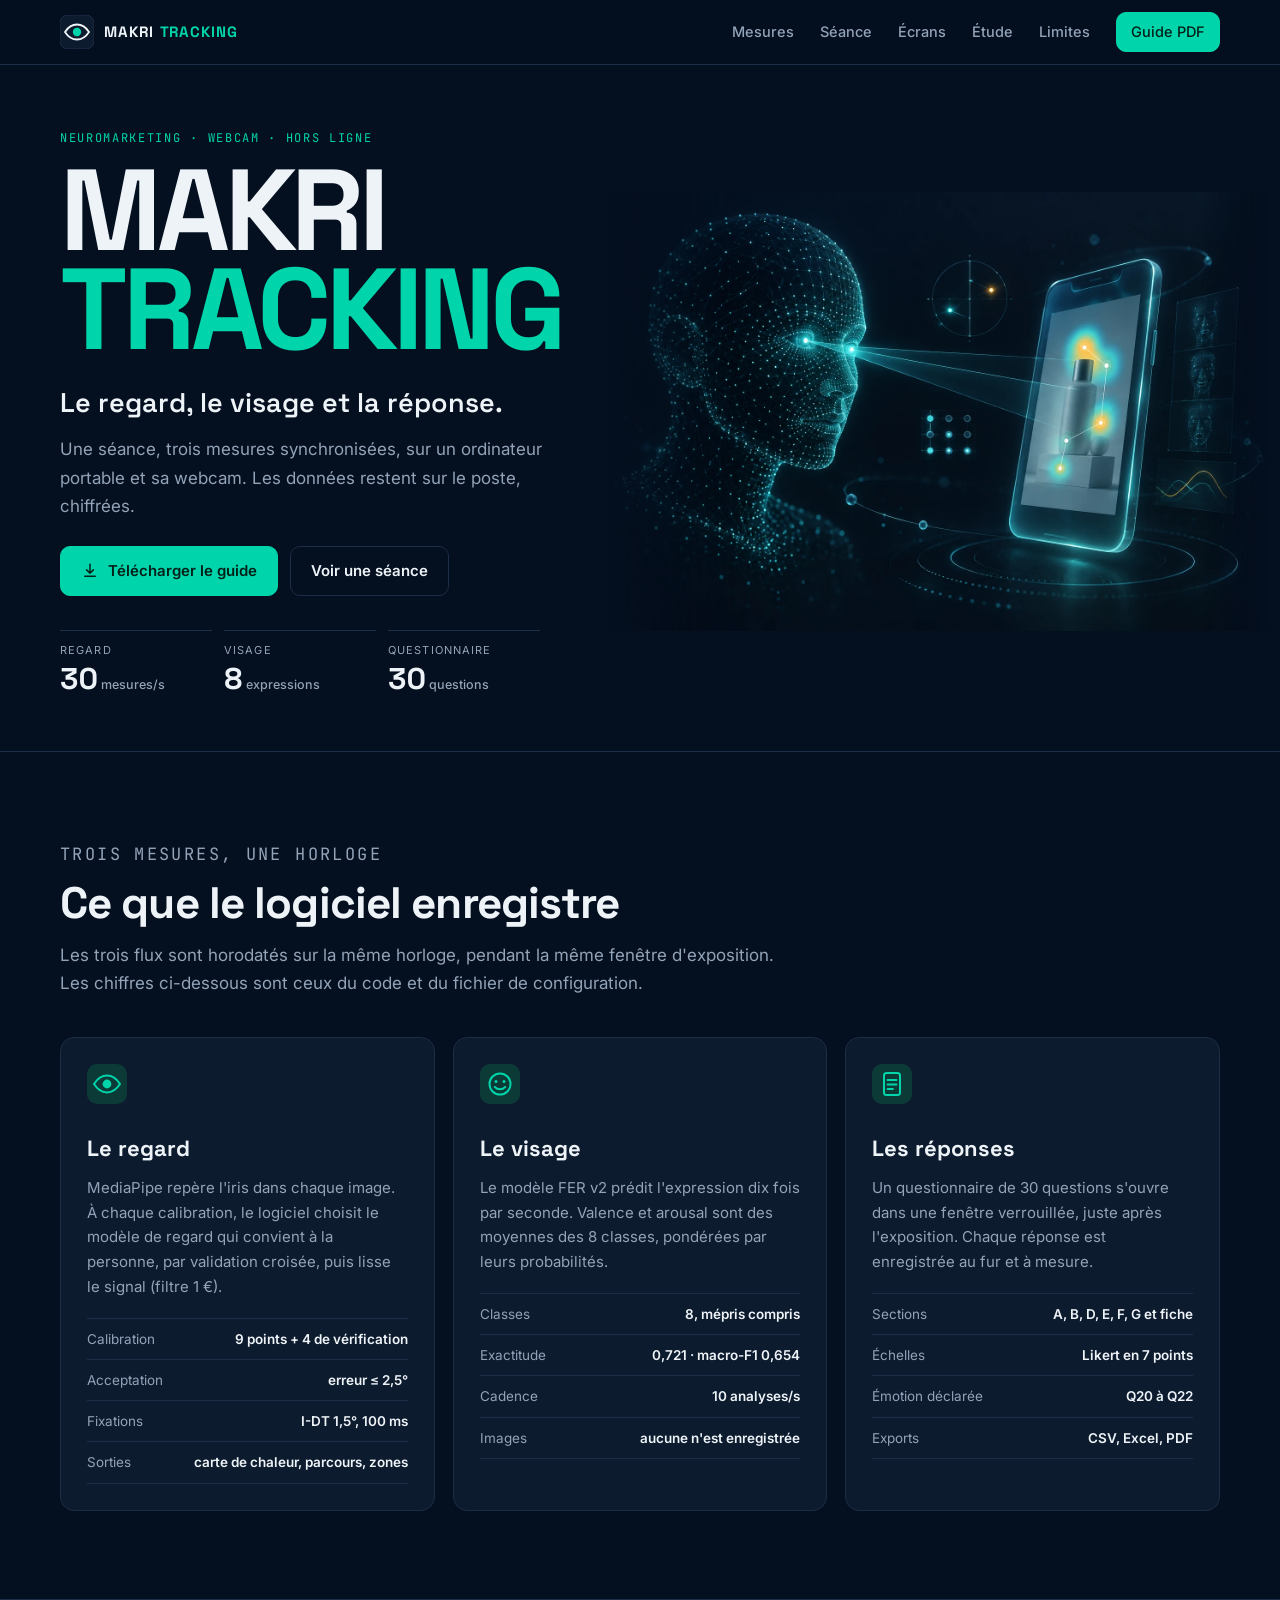
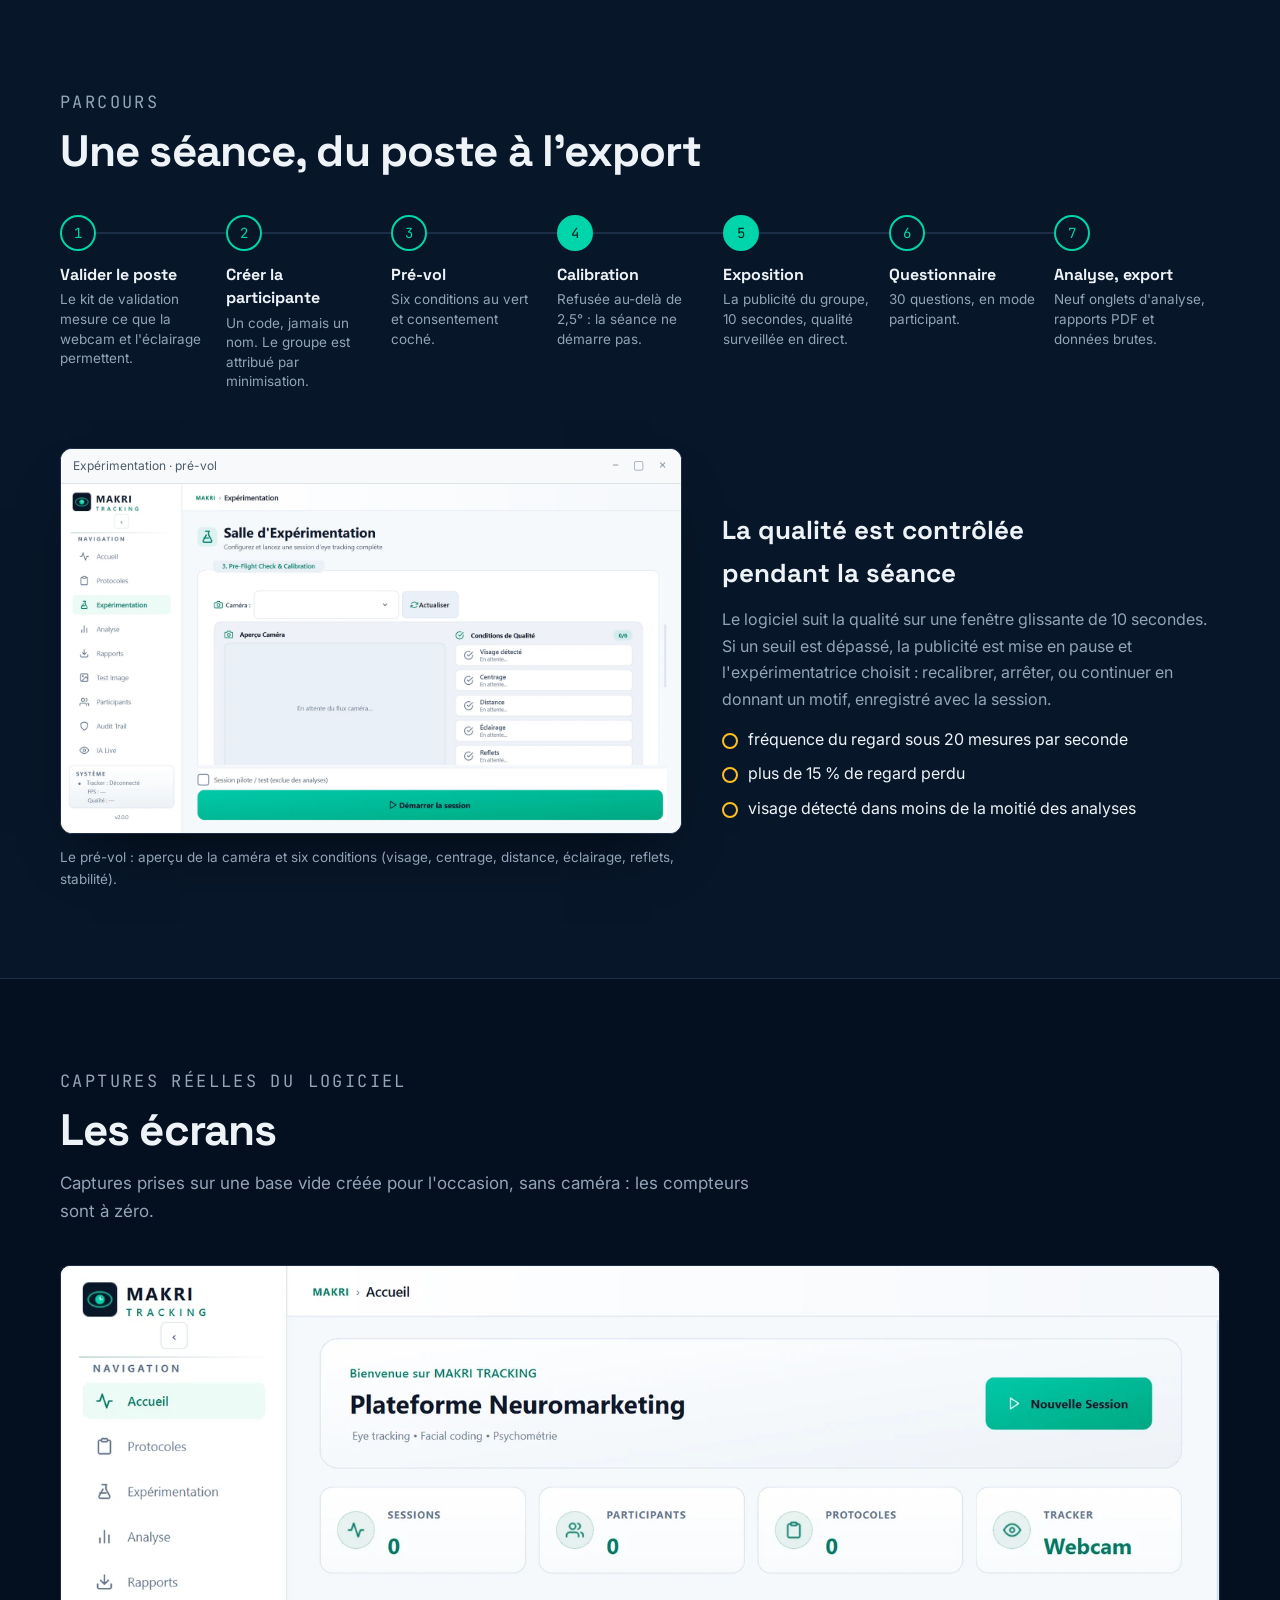
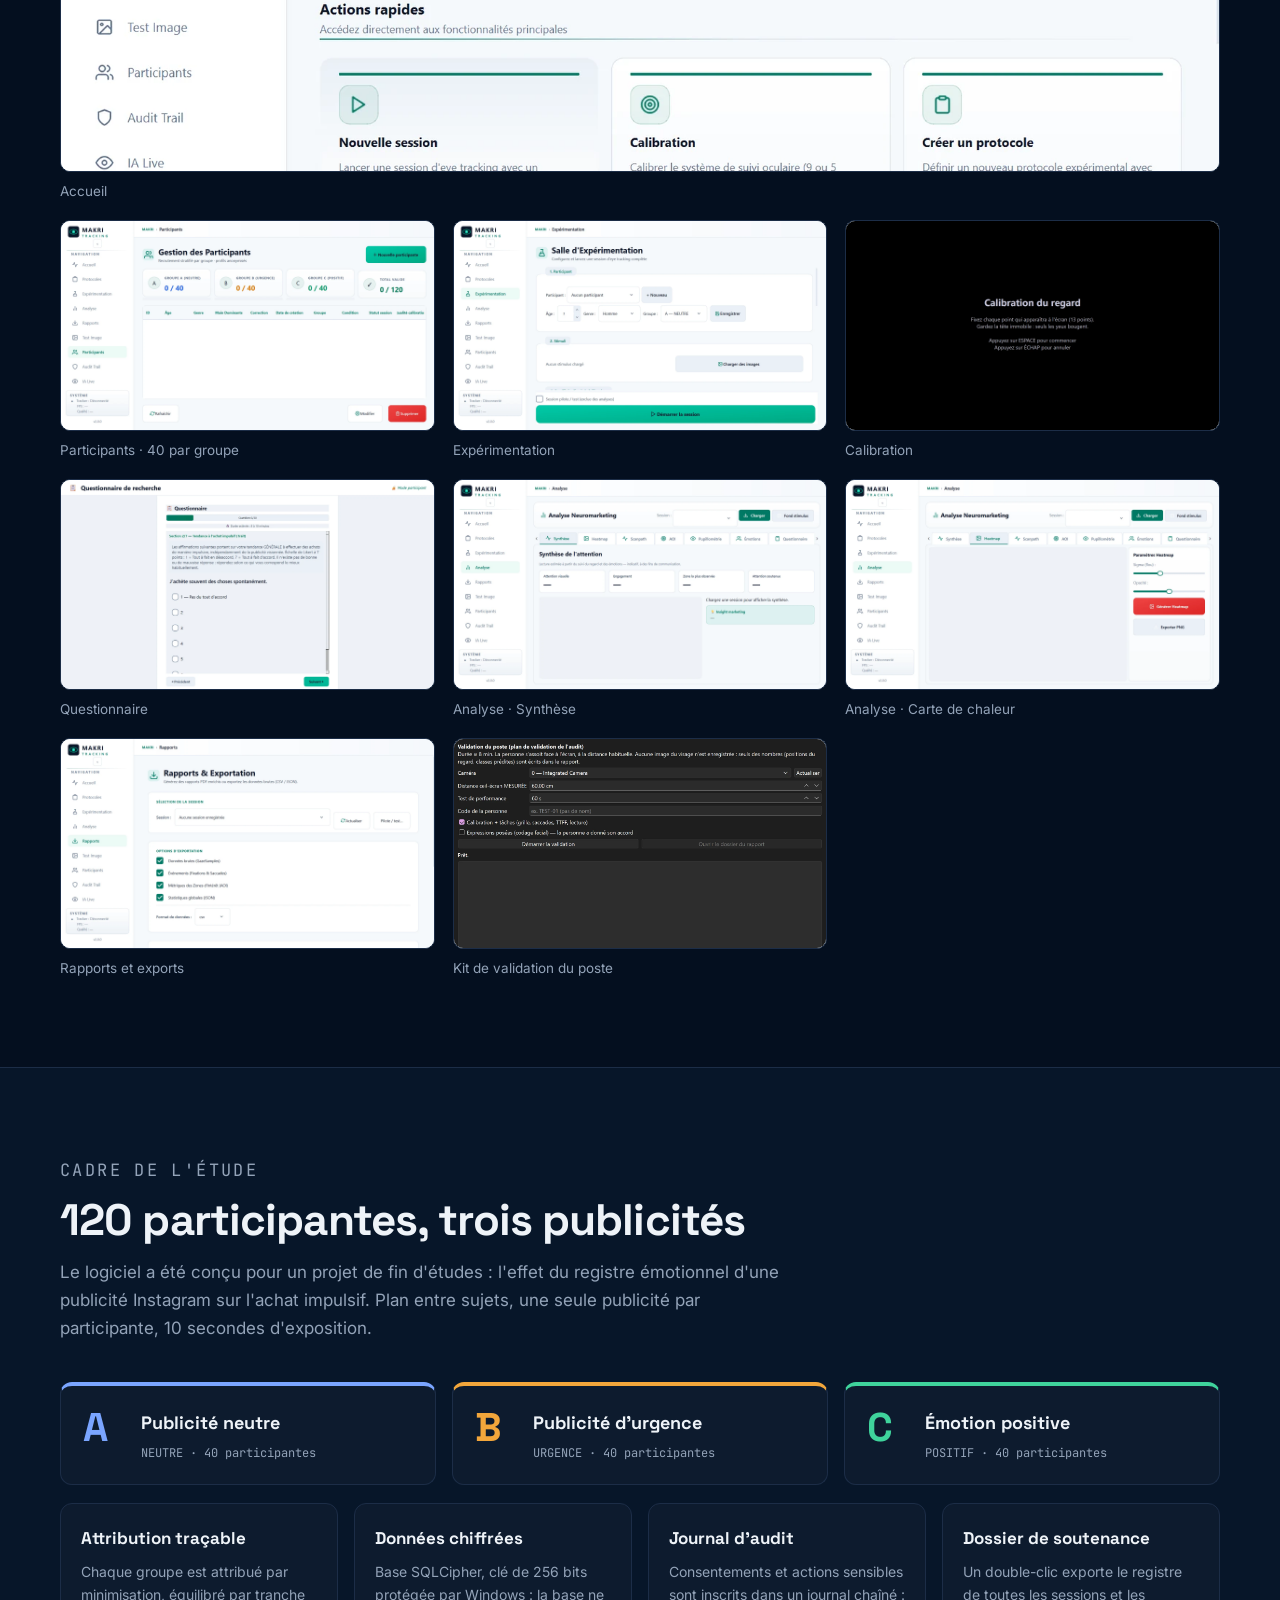
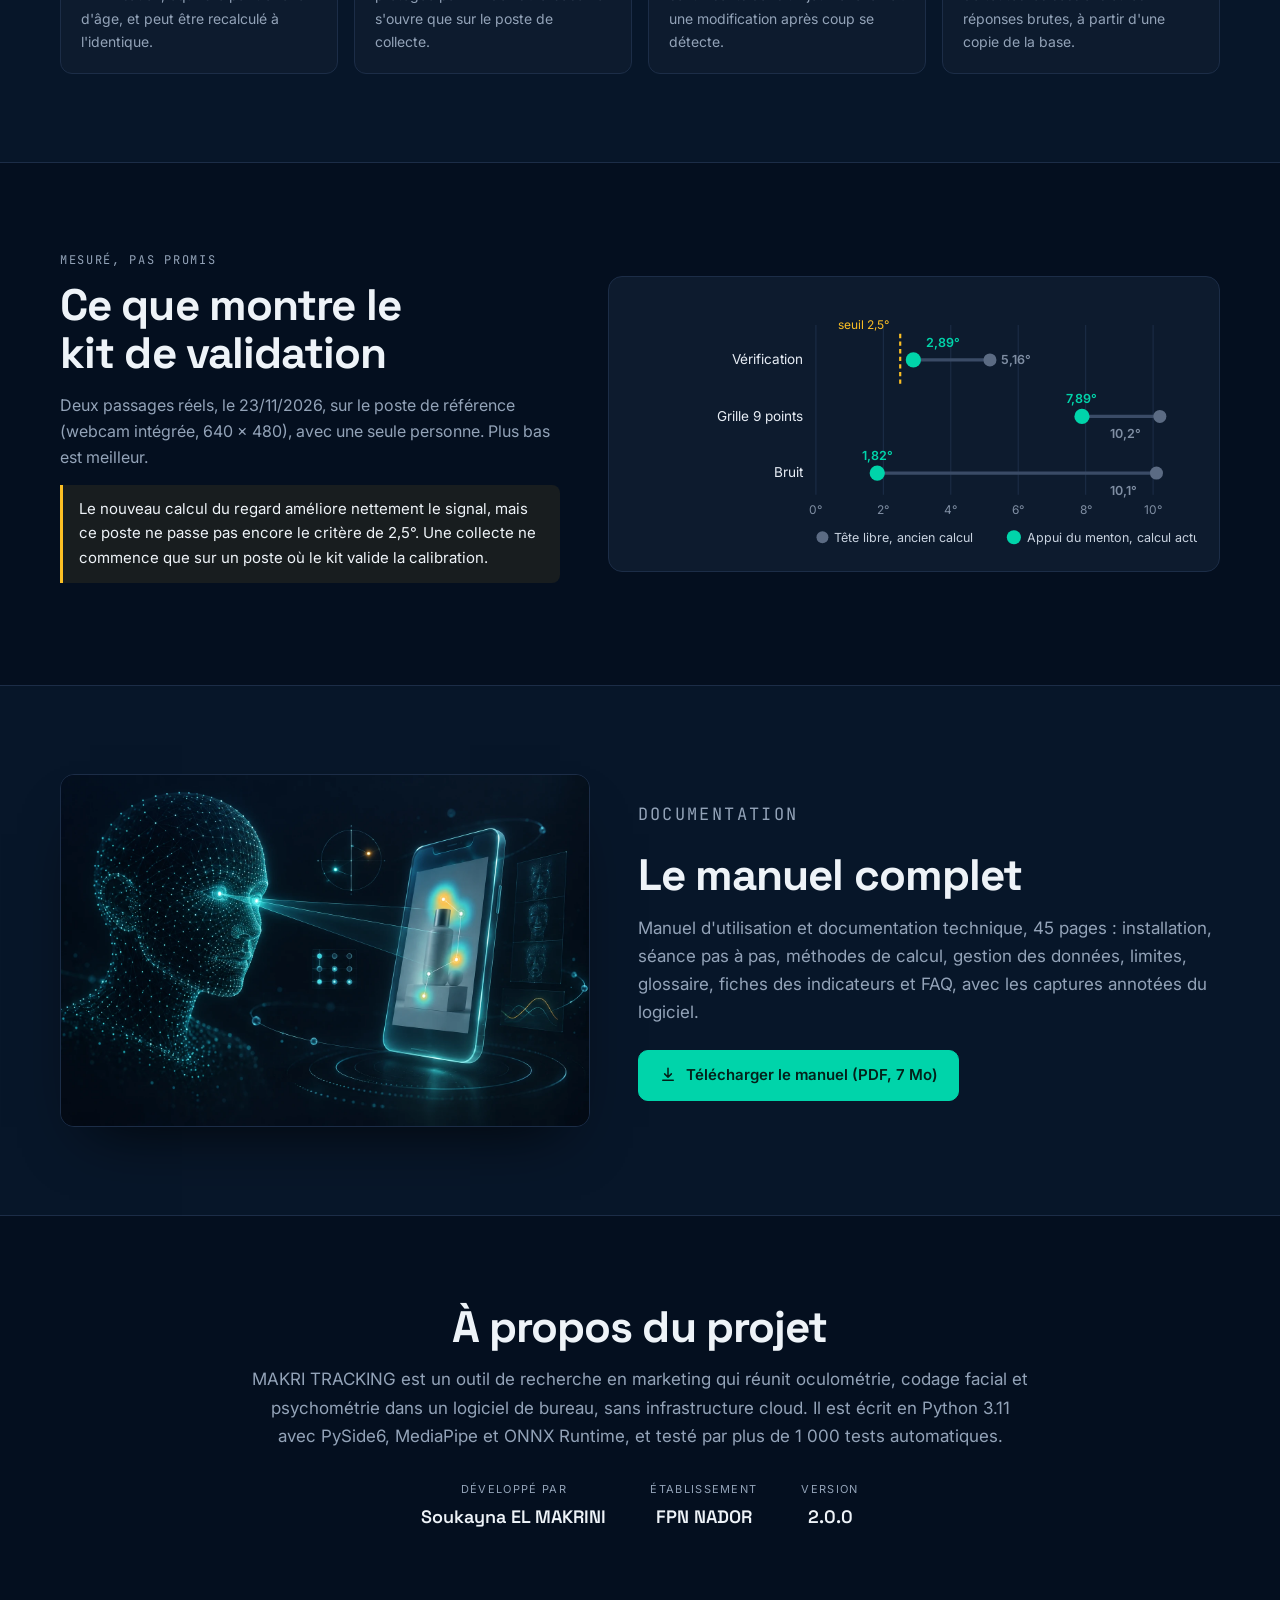
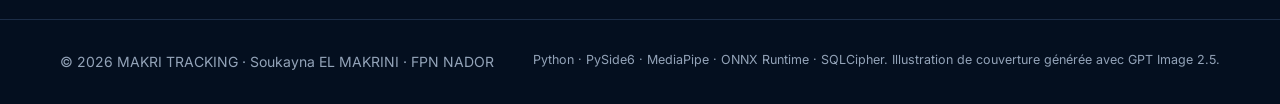
==== index.html @ da7194b0 "Version statique pour GitHub Pages - index.html à la racine, généré depuis templates/index.html par " ====
<!DOCTYPE html>
<html lang="fr">
<head>
    <meta charset="UTF-8">
    <meta name="viewport" content="width=device-width, initial-scale=1.0, viewport-fit=cover">
    <title>MAKRI TRACKING · Eye tracking, codage facial et questionnaire sur webcam</title>
    <meta name="description" content="MAKRI TRACKING enregistre le regard, l'expression du visage et les réponses à un questionnaire dans une seule séance synchronisée, sur un ordinateur portable et sa webcam, sans connexion à Internet.">
    <meta name="theme-color" content="#040F1F">
    <meta property="og:title" content="MAKRI TRACKING">
    <meta property="og:description" content="Le regard, le visage et la réponse : une étude de neuromarketing complète sur webcam.">
    <meta property="og:image" content="https://artgonmedia2-dev.github.io/MAKRI-TRAKING/static/img/cover.webp">
    <link rel="preconnect" href="https://fonts.googleapis.com">
    <link rel="preconnect" href="https://fonts.gstatic.com" crossorigin>
    <link href="https://fonts.googleapis.com/css2?family=Inter:wght@400;500;600&family=JetBrains+Mono:wght@400;500&family=Space+Grotesk:wght@500;600;700&display=swap" rel="stylesheet">
    <link rel="stylesheet" href="static/style.css">
</head>
<body>
<a class="skip" href="#contenu">Aller au contenu</a>

<header class="topbar" id="haut">
  <div class="wrap bar-in">
    <a class="brand" href="#haut" aria-label="MAKRI TRACKING, retour en haut">
      <svg viewBox="0 0 34 34" width="34" height="34" aria-hidden="true"><rect width="34" height="34" rx="8" fill="#0D1B2E" stroke="#1C2D47"/><path d="M5 17c3.2-5 7.2-7.5 12-7.5S25.8 12 29 17c-3.2 5-7.2 7.5-12 7.5S8.2 22 5 17z" fill="none" stroke="#F1F5F9" stroke-width="1.8"/><circle cx="17" cy="17" r="4.2" fill="#00D4AA"/></svg>
      <span>MAKRI<b>TRACKING</b></span>
    </a>
    <button class="menu-btn" type="button" aria-expanded="false" aria-controls="nav" aria-label="Ouvrir le menu">
      <span></span><span></span><span></span>
    </button>
    <nav id="nav" class="nav" aria-label="Navigation principale">
      <a href="#mesures">Mesures</a>
      <a href="#seance">Séance</a>
      <a href="#ecrans">Écrans</a>
      <a href="#etude">Étude</a>
      <a href="#limites">Limites</a>
      <a class="btn btn-sm" href="static/docs/MANUEL_MAKRI_TRACKING.pdf" target="_blank" rel="noopener">Guide PDF</a>
    </nav>
  </div>
</header>

<main id="contenu">
<!-- ═══════════ HERO ═══════════ -->
<section class="hero">
  <div class="wrap hero-in">
    <div class="hero-text">
      <p class="kicker">Neuromarketing · webcam · hors ligne</p>
      <h1>MAKRI<span>TRACKING</span></h1>
      <p class="tagline">Le regard, le visage et la réponse.</p>
      <p class="lede">Une séance, trois mesures synchronisées, sur un ordinateur portable et sa webcam. Les données restent sur le poste, chiffrées.</p>
      <div class="ctas">
        <a class="btn" href="static/docs/MANUEL_MAKRI_TRACKING.pdf" target="_blank" rel="noopener">
          <svg viewBox="0 0 24 24" width="18" height="18" aria-hidden="true"><path d="M12 3v12m0 0-4.5-4.5M12 15l4.5-4.5M5 19h14" fill="none" stroke="currentColor" stroke-width="2" stroke-linecap="round" stroke-linejoin="round"/></svg>
          Télécharger le guide
        </a>
        <a class="btn btn-ghost" href="#seance">Voir une séance</a>
      </div>
      <dl class="facts">
        <div><dt>Regard</dt><dd>30<small> mesures/s</small></dd></div>
        <div><dt>Visage</dt><dd>8<small> expressions</small></dd></div>
        <div><dt>Questionnaire</dt><dd>30<small> questions</small></dd></div>
      </dl>
    </div>
    <figure class="hero-art">
      <img src="static/img/cover.webp" width="1536" height="1024" alt="Un visage en nuage de points lumineux pose son regard sur une publicité affichée sur un téléphone, avec carte de chaleur et parcours du regard" fetchpriority="high">
    </figure>
  </div>
</section>

<!-- ═══════════ MESURES ═══════════ -->
<section class="section" id="mesures">
  <div class="wrap">
    <header class="sec-head">
      <p class="kicker">Trois mesures, une horloge</p>
      <h2>Ce que le logiciel enregistre</h2>
      <p>Les trois flux sont horodatés sur la même horloge, pendant la même fenêtre d'exposition. Les chiffres ci-dessous sont ceux du code et du fichier de configuration.</p>
    </header>
    <div class="cards3">
      <article class="mcard">
        <svg class="micon" viewBox="0 0 40 40" aria-hidden="true"><rect width="40" height="40" rx="10" fill="#0B3A37"/><path d="M7 20c3.6-5.6 8-8.4 13-8.4s9.4 2.8 13 8.4c-3.6 5.6-8 8.4-13 8.4S10.6 25.6 7 20z" fill="none" stroke="#00D4AA" stroke-width="2"/><circle cx="20" cy="20" r="4.4" fill="#00D4AA"/></svg>
        <h3>Le regard</h3>
        <p>MediaPipe repère l'iris dans chaque image. À chaque calibration, le logiciel choisit le modèle de regard qui convient à la personne, par validation croisée, puis lisse le signal (filtre 1 €).</p>
        <ul class="specs">
          <li><span>Calibration</span><b>9 points + 4 de vérification</b></li>
          <li><span>Acceptation</span><b>erreur ≤ 2,5°</b></li>
          <li><span>Fixations</span><b>I-DT 1,5°, 100 ms</b></li>
          <li><span>Sorties</span><b>carte de chaleur, parcours, zones</b></li>
        </ul>
      </article>
      <article class="mcard">
        <svg class="micon" viewBox="0 0 40 40" aria-hidden="true"><rect width="40" height="40" rx="10" fill="#0B3A37"/><circle cx="20" cy="20" r="10.5" fill="none" stroke="#00D4AA" stroke-width="2"/><circle cx="16" cy="17.5" r="1.5" fill="#00D4AA"/><circle cx="24" cy="17.5" r="1.5" fill="#00D4AA"/><path d="M14.8 23c3 3 7.4 3 10.4 0" fill="none" stroke="#00D4AA" stroke-width="2" stroke-linecap="round"/></svg>
        <h3>Le visage</h3>
        <p>Le modèle FER v2 prédit l'expression dix fois par seconde. Valence et arousal sont des moyennes des 8 classes, pondérées par leurs probabilités.</p>
        <ul class="specs">
          <li><span>Classes</span><b>8, mépris compris</b></li>
          <li><span>Exactitude</span><b>0,721 · macro-F1 0,654</b></li>
          <li><span>Cadence</span><b>10 analyses/s</b></li>
          <li><span>Images</span><b>aucune n'est enregistrée</b></li>
        </ul>
      </article>
      <article class="mcard">
        <svg class="micon" viewBox="0 0 40 40" aria-hidden="true"><rect width="40" height="40" rx="10" fill="#0B3A37"/><rect x="12" y="9" width="16" height="22" rx="2.5" fill="none" stroke="#00D4AA" stroke-width="2"/><path d="M15.5 16h9M15.5 20.5h9M15.5 25h5.5" stroke="#00D4AA" stroke-width="1.8" stroke-linecap="round"/></svg>
        <h3>Les réponses</h3>
        <p>Un questionnaire de 30 questions s'ouvre dans une fenêtre verrouillée, juste après l'exposition. Chaque réponse est enregistrée au fur et à mesure.</p>
        <ul class="specs">
          <li><span>Sections</span><b>A, B, D, E, F, G et fiche</b></li>
          <li><span>Échelles</span><b>Likert en 7 points</b></li>
          <li><span>Émotion déclarée</span><b>Q20 à Q22</b></li>
          <li><span>Exports</span><b>CSV, Excel, PDF</b></li>
        </ul>
      </article>
    </div>
  </div>
</section>

<!-- ═══════════ SÉANCE ═══════════ -->
<section class="section alt" id="seance">
  <div class="wrap">
    <header class="sec-head">
      <p class="kicker">Parcours</p>
      <h2>Une séance, du poste à l'export</h2>
    </header>
    <ol class="track">
      <li><span class="dot">1</span><b>Valider le poste</b><span>Le kit de validation mesure ce que la webcam et l'éclairage permettent.</span></li>
      <li><span class="dot">2</span><b>Créer la participante</b><span>Un code, jamais un nom. Le groupe est attribué par minimisation.</span></li>
      <li><span class="dot">3</span><b>Pré-vol</b><span>Six conditions au vert et consentement coché.</span></li>
      <li class="key"><span class="dot">4</span><b>Calibration</b><span>Refusée au-delà de 2,5° : la séance ne démarre pas.</span></li>
      <li class="key"><span class="dot">5</span><b>Exposition</b><span>La publicité du groupe, 10 secondes, qualité surveillée en direct.</span></li>
      <li><span class="dot">6</span><b>Questionnaire</b><span>30 questions, en mode participant.</span></li>
      <li><span class="dot">7</span><b>Analyse, export</b><span>Neuf onglets d'analyse, rapports PDF et données brutes.</span></li>
    </ol>
    <div class="split">
      <figure class="shot">
        <div class="frame"><div class="fbar"><span>Expérimentation · pré-vol</span><span aria-hidden="true">– ▢ ✕</span></div>
          <img src="static/img/w_exp_preflight.webp" width="1600" height="900" loading="lazy" alt="Écran de pré-vol : aperçu de la caméra et six conditions de qualité"></div>
        <figcaption>Le pré-vol : aperçu de la caméra et six conditions (visage, centrage, distance, éclairage, reflets, stabilité).</figcaption>
      </figure>
      <div class="split-text">
        <h3>La qualité est contrôlée pendant la séance</h3>
        <p>Le logiciel suit la qualité sur une fenêtre glissante de 10 secondes. Si un seuil est dépassé, la publicité est mise en pause et l'expérimentatrice choisit : recalibrer, arrêter, ou continuer en donnant un motif, enregistré avec la session.</p>
        <ul class="ticks">
          <li>fréquence du regard sous 20 mesures par seconde</li>
          <li>plus de 15 % de regard perdu</li>
          <li>visage détecté dans moins de la moitié des analyses</li>
        </ul>
      </div>
    </div>
  </div>
</section>

<!-- ═══════════ ÉCRANS ═══════════ -->
<section class="section" id="ecrans">
  <div class="wrap">
    <header class="sec-head">
      <p class="kicker">Captures réelles du logiciel</p>
      <h2>Les écrans</h2>
      <p>Captures prises sur une base vide créée pour l'occasion, sans caméra : les compteurs sont à zéro.</p>
    </header>
    <div class="gallery">
      <figure class="g-wide"><img src="static/img/w_accueil.webp" width="1600" height="900" loading="lazy" alt="Page d'accueil"><figcaption>Accueil</figcaption></figure>
      <figure><img src="static/img/w_participants.webp" width="1600" height="900" loading="lazy" alt="Page Participants, recrutement par groupe sur 40"><figcaption>Participants · 40 par groupe</figcaption></figure>
      <figure><img src="static/img/w_experimentation.webp" width="1600" height="900" loading="lazy" alt="Page Expérimentation"><figcaption>Expérimentation</figcaption></figure>
      <figure><img src="static/img/c_calibration.webp" width="1600" height="900" loading="lazy" alt="Écran d'accueil de la calibration en plein écran"><figcaption>Calibration</figcaption></figure>
      <figure><img src="static/img/k_q06_likert.webp" width="1600" height="1000" loading="lazy" alt="Question 6 du questionnaire en mode participant"><figcaption>Questionnaire</figcaption></figure>
      <figure><img src="static/img/w_analyse.webp" width="1600" height="900" loading="lazy" alt="Page Analyse, onglet Synthèse"><figcaption>Analyse · Synthèse</figcaption></figure>
      <figure><img src="static/img/w_analyse_heatmap.webp" width="1600" height="900" loading="lazy" alt="Onglet carte de chaleur"><figcaption>Analyse · Carte de chaleur</figcaption></figure>
      <figure><img src="static/img/w_rapports.webp" width="1600" height="900" loading="lazy" alt="Page Rapports et exports"><figcaption>Rapports et exports</figcaption></figure>
      <figure><img src="static/img/v_kit.webp" width="1400" height="891" loading="lazy" alt="Kit de validation du poste"><figcaption>Kit de validation du poste</figcaption></figure>
    </div>
  </div>
</section>

<!-- ═══════════ ÉTUDE ═══════════ -->
<section class="section alt" id="etude">
  <div class="wrap">
    <header class="sec-head">
      <p class="kicker">Cadre de l'étude</p>
      <h2>120 participantes, trois publicités</h2>
      <p>Le logiciel a été conçu pour un projet de fin d'études : l'effet du registre émotionnel d'une publicité Instagram sur l'achat impulsif. Plan entre sujets, une seule publicité par participante, 10 secondes d'exposition.</p>
    </header>
    <div class="groups">
      <div class="grp a"><span class="gl">A</span><b>Publicité neutre</b><span>NEUTRE · 40 participantes</span></div>
      <div class="grp b"><span class="gl">B</span><b>Publicité d'urgence</b><span>URGENCE · 40 participantes</span></div>
      <div class="grp c"><span class="gl">C</span><b>Émotion positive</b><span>POSITIF · 40 participantes</span></div>
    </div>
    <div class="cards4">
      <div class="fcard"><h3>Attribution traçable</h3><p>Chaque groupe est attribué par minimisation, équilibré par tranche d'âge, et peut être recalculé à l'identique.</p></div>
      <div class="fcard"><h3>Données chiffrées</h3><p>Base SQLCipher, clé de 256 bits protégée par Windows : la base ne s'ouvre que sur le poste de collecte.</p></div>
      <div class="fcard"><h3>Journal d'audit</h3><p>Consentements et actions sensibles sont inscrits dans un journal chaîné : une modification après coup se détecte.</p></div>
      <div class="fcard"><h3>Dossier de soutenance</h3><p>Un double-clic exporte le registre de toutes les sessions et les réponses brutes, à partir d'une copie de la base.</p></div>
    </div>
  </div>
</section>

<!-- ═══════════ LIMITES ═══════════ -->
<section class="section" id="limites">
  <div class="wrap limits">
    <div>
      <p class="kicker">Mesuré, pas promis</p>
      <h2>Ce que montre le kit de validation</h2>
      <p>Deux passages réels, le 23/11/2026, sur le poste de référence (webcam intégrée, 640 × 480), avec une seule personne. Plus bas est meilleur.</p>
      <p class="note">Le nouveau calcul du regard améliore nettement le signal, mais ce poste ne passe pas encore le critère de 2,5°. Une collecte ne commence que sur un poste où le kit valide la calibration.</p>
    </div>
    <figure class="chart">
      <svg viewBox="0 0 520 230" role="img" aria-label="Erreur de vérification de 5,16 à 2,89 degrés, seuil 2,5 ; erreur sur la grille de 10,2 à 7,89 ; bruit de 10,1 à 1,82">
        <g stroke="#1C2D47" stroke-width="1">
          <line x1="170" y1="24" x2="170" y2="180"/><line x1="232" y1="24" x2="232" y2="180"/><line x1="294" y1="24" x2="294" y2="180"/><line x1="356" y1="24" x2="356" y2="180"/><line x1="418" y1="24" x2="418" y2="180"/><line x1="480" y1="24" x2="480" y2="180"/>
        </g>
        <g font-size="11" fill="#7F8EA3" text-anchor="middle" font-family="Inter, sans-serif">
          <text x="170" y="198">0°</text><text x="232" y="198">2°</text><text x="294" y="198">4°</text><text x="356" y="198">6°</text><text x="418" y="198">8°</text><text x="480" y="198">10°</text>
        </g>
        <line x1="247.5" y1="32" x2="247.5" y2="78" stroke="#FBBF24" stroke-width="2" stroke-dasharray="4 3"/>
        <text x="190" y="28" font-size="11" fill="#FBBF24" font-family="Inter, sans-serif">seuil 2,5°</text>
        <g font-size="12.5" fill="#E7EDF5" text-anchor="end" font-family="Inter, sans-serif">
          <text x="158" y="60">Vérification</text><text x="158" y="112">Grille 9 points</text><text x="158" y="164">Bruit</text>
        </g>
        <g stroke="#3A4B66" stroke-width="3"><line x1="259.6" y1="56" x2="330" y2="56"/><line x1="414.6" y1="108" x2="486.2" y2="108"/><line x1="226.4" y1="160" x2="483.1" y2="160"/></g>
        <g fill="#5B6B83"><circle cx="330" cy="56" r="6"/><circle cx="486.2" cy="108" r="6"/><circle cx="483.1" cy="160" r="6"/></g>
        <g fill="#00D4AA"><circle cx="259.6" cy="56" r="7"/><circle cx="414.6" cy="108" r="7"/><circle cx="226.4" cy="160" r="7"/></g>
        <g font-size="11.5" font-weight="600" font-family="Inter, sans-serif">
          <text x="340" y="60" fill="#7F8EA3">5,16°</text><text x="271" y="44" fill="#00D4AA">2,89°</text>
          <text x="414.6" y="96" fill="#00D4AA" text-anchor="middle">7,89°</text><text x="440" y="128" fill="#7F8EA3">10,2°</text>
          <text x="226.4" y="148" fill="#00D4AA" text-anchor="middle">1,82°</text><text x="440" y="180" fill="#7F8EA3">10,1°</text>
        </g>
        <g font-size="11.5" font-family="Inter, sans-serif" fill="#C9D3E0">
          <circle cx="176" cy="219" r="5.5" fill="#5B6B83"/><text x="187" y="223">Tête libre, ancien calcul</text>
          <circle cx="352" cy="219" r="6.5" fill="#00D4AA"/><text x="364" y="223">Appui du menton, calcul actuel</text>
        </g>
      </svg>
    </figure>
  </div>
</section>

<!-- ═══════════ DOCUMENTATION ═══════════ -->
<section class="section alt" id="documentation">
  <div class="wrap doc">
    <img class="doc-cover" src="static/img/cover.webp" width="1536" height="1024" loading="lazy" alt="">
    <div>
      <p class="kicker">Documentation</p>
      <h2>Le manuel complet</h2>
      <p>Manuel d'utilisation et documentation technique, 45 pages : installation, séance pas à pas, méthodes de calcul, gestion des données, limites, glossaire, fiches des indicateurs et FAQ, avec les captures annotées du logiciel.</p>
      <a class="btn" href="static/docs/MANUEL_MAKRI_TRACKING.pdf" target="_blank" rel="noopener">
        <svg viewBox="0 0 24 24" width="18" height="18" aria-hidden="true"><path d="M12 3v12m0 0-4.5-4.5M12 15l4.5-4.5M5 19h14" fill="none" stroke="currentColor" stroke-width="2" stroke-linecap="round" stroke-linejoin="round"/></svg>
        Télécharger le manuel (PDF, 7 Mo)
      </a>
    </div>
  </div>
</section>

<!-- ═══════════ À PROPOS ═══════════ -->
<section class="section" id="about">
  <div class="wrap about">
    <h2>À propos du projet</h2>
    <p>MAKRI TRACKING est un outil de recherche en marketing qui réunit oculométrie, codage facial et psychométrie dans un logiciel de bureau, sans infrastructure cloud. Il est écrit en Python 3.11 avec PySide6, MediaPipe et ONNX Runtime, et testé par plus de 1 000 tests automatiques.</p>
    <dl class="credits">
      <div><dt>Développé par</dt><dd>Soukayna EL MAKRINI</dd></div>
      <div><dt>Établissement</dt><dd>FPN NADOR</dd></div>
      <div><dt>Version</dt><dd>2.0.0</dd></div>
    </dl>
  </div>
</section>
</main>

<footer class="foot">
  <div class="wrap foot-in">
    <p>&copy; <span id="annee">2026</span> MAKRI TRACKING · Soukayna EL MAKRINI · FPN NADOR</p>
    <p class="small">Python · PySide6 · MediaPipe · ONNX Runtime · SQLCipher. Illustration de couverture générée avec GPT Image 2.5.</p>
  </div>
</footer>

<script src="static/script.js"></script>
</body>
</html>
---- static/style.css ----
/* MAKRI TRACKING — page de présentation.
   Univers sombre du logiciel (bleu nuit, turquoise), mêmes polices que le manuel.
   Mise en page : colonne de 1200 px, sections alternées, captures réelles en cadres de fenêtre. */
:root {
  --bg: #040F1F;
  --bg-alt: #071629;
  --surface: #0D1B2E;
  --line: #1C2D47;
  --ink: #EEF3F8;
  --muted: #93A3B8;
  --accent: #00D4AA;
  --accent-ink: #032019;
  --accent-soft: #0B3A37;
  --warn: #FBBF24;
  --ga: #7AA5FF;
  --gb: #F2A63B;
  --gc: #3FD39C;
  --font-display: "Space Grotesk", "Segoe UI", system-ui, sans-serif;
  --font-body: "Inter", "Segoe UI", system-ui, sans-serif;
  --font-mono: "JetBrains Mono", Consolas, monospace;
  color-scheme: dark;
}
* { box-sizing: border-box; }
html { scroll-behavior: smooth; scroll-padding-top: 72px; }
body { margin: 0; background: var(--bg); color: var(--ink); font-family: var(--font-body); font-size: 16px; line-height: 1.65; overflow-x: hidden; }
img { max-width: 100%; height: auto; display: block; }
a { color: var(--accent); }
a:focus-visible, button:focus-visible { outline: 2px solid var(--accent); outline-offset: 3px; border-radius: 4px; }
h1, h2, h3 { font-family: var(--font-display); text-wrap: balance; margin: 0; }
p { margin: 0 0 14px; }
.wrap { max-width: 1200px; margin: 0 auto; padding-left: max(20px, env(safe-area-inset-left, 0px)); padding-right: max(20px, env(safe-area-inset-right, 0px)); }
.skip { position: absolute; left: -999px; top: 8px; background: var(--accent); color: var(--accent-ink); padding: 8px 14px; border-radius: 6px; z-index: 100; }
.skip:focus { left: 12px; }
.kicker { font-family: var(--font-mono); font-size: 12px; letter-spacing: .14em; text-transform: uppercase; color: var(--accent); margin: 0 0 12px; }

/* Barre de navigation */
.topbar { position: sticky; top: 0; z-index: 50; background: rgba(4, 15, 31, .82); backdrop-filter: blur(12px); -webkit-backdrop-filter: blur(12px); border-bottom: 1px solid var(--line); padding-top: env(safe-area-inset-top, 0px); }
.bar-in { display: flex; align-items: center; justify-content: space-between; height: 64px; gap: 16px; }
.brand { display: flex; align-items: center; gap: 10px; color: var(--ink); text-decoration: none; font-family: var(--font-display); font-weight: 700; letter-spacing: .06em; font-size: 15px; }
.brand b { color: var(--accent); margin-left: 6px; }
.nav { display: flex; align-items: center; gap: 26px; }
.nav a { color: var(--muted); text-decoration: none; font-size: 14.5px; font-weight: 500; }
.nav a:hover { color: var(--ink); }
.menu-btn { display: none; background: none; border: 1px solid var(--line); border-radius: 8px; width: 42px; height: 38px; padding: 9px; cursor: pointer; flex-direction: column; justify-content: space-between; }
.menu-btn span { display: block; height: 2px; background: var(--ink); border-radius: 2px; transition: transform .2s, opacity .2s; }

/* Boutons */
.btn { display: inline-flex; align-items: center; gap: 9px; background: var(--accent); color: var(--accent-ink) !important; font-weight: 600; font-size: 15px; text-decoration: none; padding: 12px 20px; border-radius: 10px; border: 1px solid var(--accent); transition: transform .15s, box-shadow .15s; }
.btn:hover { transform: translateY(-1px); box-shadow: 0 10px 24px -10px rgba(0, 212, 170, .6); }
.btn-sm { padding: 7px 14px; font-size: 13.5px; }
.btn-ghost { background: transparent; color: var(--ink) !important; border-color: var(--line); }
.btn-ghost:hover { border-color: var(--accent); box-shadow: none; }

/* Hero */
.hero { position: relative; overflow: hidden; border-bottom: 1px solid var(--line); }
.hero-in { display: grid; grid-template-columns: minmax(0, 1fr) minmax(0, 1.05fr); gap: 32px; align-items: center; padding-block: 64px 56px; }
.hero h1 { font-size: clamp(56px, 9vw, 120px); line-height: .86; letter-spacing: -.045em; font-weight: 700; margin: 0 0 22px; }
.hero h1 span { display: block; color: var(--accent); }
.tagline { font-family: var(--font-display); font-size: clamp(20px, 2.3vw, 27px); font-weight: 600; margin: 0 0 10px; }
.lede { color: var(--muted); font-size: 17px; max-width: 46ch; margin-bottom: 26px; }
.ctas { display: flex; flex-wrap: wrap; gap: 12px; margin-bottom: 34px; }
.facts { display: grid; grid-template-columns: repeat(3, minmax(0, 1fr)); gap: 12px; margin: 0; max-width: 480px; }
.facts div { border-top: 1px solid var(--line); padding-top: 10px; }
.facts dt { font-size: 11px; letter-spacing: .1em; text-transform: uppercase; color: var(--muted); }
.facts dd { margin: 2px 0 0; font-family: var(--font-display); font-size: 30px; font-weight: 700; line-height: 1.1; font-variant-numeric: tabular-nums; }
.facts small { font-family: var(--font-body); font-size: 12.5px; font-weight: 500; color: var(--muted); }
.hero-art { margin: 0 -8% 0 -6%; }
.hero-art img { width: 100%; aspect-ratio: 3 / 2; object-fit: cover; -webkit-mask-image: linear-gradient(to right, transparent 0, #000 20%, #000 90%, transparent 100%); mask-image: linear-gradient(to right, transparent 0, #000 20%, #000 90%, transparent 100%); }

/* Sections */
.section { padding-block: 88px; }
.section.alt { background: var(--bg-alt); border-block: 1px solid var(--line); }
.sec-head { max-width: 720px; margin-bottom: 40px; }
.sec-head h2, .limits h2, .doc h2, .about h2 { font-size: clamp(30px, 4vw, 44px); letter-spacing: -.02em; line-height: 1.08; margin-bottom: 14px; }
.sec-head p { color: var(--muted); font-size: 17px; }

/* Mesures */
.cards3 { display: grid; grid-template-columns: repeat(3, minmax(0, 1fr)); gap: 18px; }
.mcard { background: var(--surface); border: 1px solid var(--line); border-radius: 14px; padding: 26px; min-width: 0; }
.micon { width: 40px; height: 40px; margin-bottom: 18px; }
.mcard h3 { font-size: 22px; margin-bottom: 10px; }
.mcard p { color: var(--muted); font-size: 15px; }
.specs { list-style: none; padding: 0; margin: 18px 0 0; border-top: 1px solid var(--line); }
.specs li { display: flex; justify-content: space-between; gap: 12px; padding: 9px 0; border-bottom: 1px solid var(--line); font-size: 13.5px; }
.specs span { color: var(--muted); }
.specs b { font-weight: 600; text-align: right; }

/* Parcours */
.track { list-style: none; padding: 0; margin: 0 0 56px; display: grid; grid-template-columns: repeat(7, minmax(0, 1fr)); }
.track li { position: relative; padding-right: 14px; font-size: 13.5px; line-height: 1.45; }
.track li::before { content: ""; position: absolute; top: 17px; left: 36px; right: 0; height: 2px; background: var(--line); }
.track li:last-child::before { display: none; }
.track .dot { position: relative; z-index: 1; display: grid; place-items: center; width: 36px; height: 36px; border-radius: 50%; border: 2px solid var(--accent); background: var(--bg-alt); color: var(--accent); font-family: var(--font-mono); font-size: 14px; margin-bottom: 12px; }
.track .key .dot { background: var(--accent); color: var(--accent-ink); }
.track b { display: block; font-family: var(--font-display); font-size: 16px; margin-bottom: 4px; }
.track span:not(.dot) { color: var(--muted); }
.split { display: grid; grid-template-columns: minmax(0, 1.25fr) minmax(0, 1fr); gap: 40px; align-items: center; }
.split-text h3 { font-size: 26px; margin-bottom: 12px; }
.split-text p { color: var(--muted); }
.ticks { list-style: none; padding: 0; margin: 0; }
.ticks li { position: relative; padding-left: 26px; margin-bottom: 8px; }
.ticks li::before { content: ""; position: absolute; left: 0; top: 7px; width: 12px; height: 12px; border-radius: 50%; border: 2px solid var(--warn); }

/* Captures */
.shot { margin: 0; }
.frame { border: 1px solid var(--line); border-radius: 12px; overflow: hidden; background: #E6ECEF; box-shadow: 0 30px 60px -30px rgba(0, 0, 0, .7); }
.fbar { display: flex; justify-content: space-between; padding: 7px 12px; font-size: 12px; color: #4E5D6C; background: #F7F9FA; border-bottom: 1px solid #DDE4E6; }
.fbar span:last-child { letter-spacing: .3em; color: #8A97A5; font-family: var(--font-mono); }
.shot figcaption { color: var(--muted); font-size: 13.5px; margin-top: 12px; }
.gallery { display: grid; grid-template-columns: repeat(3, minmax(0, 1fr)); gap: 18px; }
.gallery figure { margin: 0; min-width: 0; }
.gallery img { width: 100%; aspect-ratio: 16 / 9; object-fit: cover; object-position: top left; border-radius: 10px; border: 1px solid var(--line); background: #E6ECEF; transition: transform .2s; }
.gallery figure:hover img { transform: translateY(-3px); }
.gallery figcaption { font-size: 13.5px; color: var(--muted); margin-top: 8px; }
.gallery .g-wide { grid-column: span 3; }
.gallery .g-wide img { aspect-ratio: 16 / 7; }

/* Étude */
.groups { display: grid; grid-template-columns: repeat(3, minmax(0, 1fr)); gap: 16px; margin-bottom: 18px; }
.grp { position: relative; background: var(--surface); border: 1px solid var(--line); border-top: 4px solid var(--gc); border-radius: 12px; padding: 22px 22px 20px 80px; min-height: 96px; }
.grp.a { border-top-color: var(--ga); } .grp.b { border-top-color: var(--gb); }
.grp .gl { position: absolute; left: 22px; top: 22px; font-family: var(--font-display); font-weight: 700; font-size: 40px; line-height: 1; color: var(--gc); }
.grp.a .gl { color: var(--ga); } .grp.b .gl { color: var(--gb); }
.grp b { display: block; font-family: var(--font-display); font-size: 18px; }
.grp span:last-child { font-family: var(--font-mono); font-size: 12px; color: var(--muted); }
.cards4 { display: grid; grid-template-columns: repeat(4, minmax(0, 1fr)); gap: 16px; }
.fcard { background: var(--surface); border: 1px solid var(--line); border-radius: 12px; padding: 20px; }
.fcard h3 { font-size: 17px; margin-bottom: 8px; }
.fcard p { color: var(--muted); font-size: 14px; margin: 0; }

/* Limites */
.limits { display: grid; grid-template-columns: minmax(0, .9fr) minmax(0, 1.1fr); gap: 48px; align-items: center; }
.limits p { color: var(--muted); }
.note { border-left: 3px solid var(--warn); background: rgba(251, 191, 36, .08); color: var(--ink) !important; padding: 12px 16px; border-radius: 0 8px 8px 0; font-size: 15px; }
.chart { margin: 0; background: var(--surface); border: 1px solid var(--line); border-radius: 14px; padding: 22px; overflow-x: auto; }
.chart svg { width: 100%; min-width: 440px; height: auto; display: block; }

/* Documentation */
.doc { display: grid; grid-template-columns: minmax(0, 1fr) minmax(0, 1.1fr); gap: 48px; align-items: center; }
.doc-cover { border-radius: 14px; border: 1px solid var(--line); aspect-ratio: 3 / 2; object-fit: cover; box-shadow: 0 30px 60px -30px rgba(0, 0, 0, .8); }
.doc p { color: var(--muted); font-size: 17px; margin-bottom: 24px; }

/* À propos */
.about { max-width: 820px; text-align: center; }
.about p { color: var(--muted); font-size: 17px; }
.credits { display: flex; justify-content: center; flex-wrap: wrap; gap: 14px 44px; margin: 30px 0 0; }
.credits dt { font-size: 11px; letter-spacing: .12em; text-transform: uppercase; color: var(--muted); }
.credits dd { margin: 4px 0 0; font-family: var(--font-display); font-weight: 600; font-size: 18px; }

/* Pied de page */
.foot { border-top: 1px solid var(--line); padding-block: 30px calc(30px + env(safe-area-inset-bottom, 0px)); }
.foot-in { display: flex; justify-content: space-between; flex-wrap: wrap; gap: 8px 24px; font-size: 14px; color: var(--muted); }
.foot p { margin: 0; }
.foot .small { font-size: 12.5px; }

/* Responsive */
@media (max-width: 1024px) {
  .hero-in { grid-template-columns: minmax(0, 1fr); padding-block: 44px 24px; }
  .hero-art { margin: 0 -20px; }
  .hero-art img { -webkit-mask-image: linear-gradient(to bottom, #000 80%, transparent 100%); mask-image: linear-gradient(to bottom, #000 80%, transparent 100%); }
  .cards3, .cards4 { grid-template-columns: repeat(2, minmax(0, 1fr)); }
  .track { grid-template-columns: repeat(4, minmax(0, 1fr)); row-gap: 28px; }
  .track li:nth-child(4)::before { display: none; }
  .split, .limits, .doc { grid-template-columns: minmax(0, 1fr); gap: 28px; }
  .gallery { grid-template-columns: repeat(2, minmax(0, 1fr)); }
  .gallery .g-wide { grid-column: span 2; }
}
@media (max-width: 760px) {
  .menu-btn { display: flex; }
  .nav { position: absolute; top: 100%; left: 0; right: 0; flex-direction: column; align-items: stretch; gap: 0; background: var(--bg); border-bottom: 1px solid var(--line); padding: 8px max(20px, env(safe-area-inset-left, 0px)) 16px; display: none; }
  .nav.open { display: flex; }
  .nav a { padding: 12px 0; border-bottom: 1px solid var(--line); font-size: 16px; }
  .nav .btn { margin-top: 12px; justify-content: center; border-bottom: 1px solid var(--accent); }
  .menu-btn[aria-expanded="true"] span:nth-child(1) { transform: translateY(8px) rotate(45deg); }
  .menu-btn[aria-expanded="true"] span:nth-child(2) { opacity: 0; }
  .menu-btn[aria-expanded="true"] span:nth-child(3) { transform: translateY(-8px) rotate(-45deg); }
  .section { padding-block: 60px; }
  .cards3, .cards4, .groups, .gallery { grid-template-columns: minmax(0, 1fr); }
  .gallery .g-wide { grid-column: auto; }
  .gallery .g-wide img { aspect-ratio: 16 / 9; }
  .track { grid-template-columns: minmax(0, 1fr); row-gap: 18px; }
  .track li { display: grid; grid-template-columns: 48px minmax(0, 1fr); padding-right: 0; }
  .track li::before { display: none; }
  .track .dot { grid-row: span 2; margin: 0; }
  .facts dd { font-size: 24px; }
  .foot-in { flex-direction: column; }
}
@media (prefers-reduced-motion: reduce) {
  html { scroll-behavior: auto; }
  .btn, .gallery img, .menu-btn span { transition: none; }
}
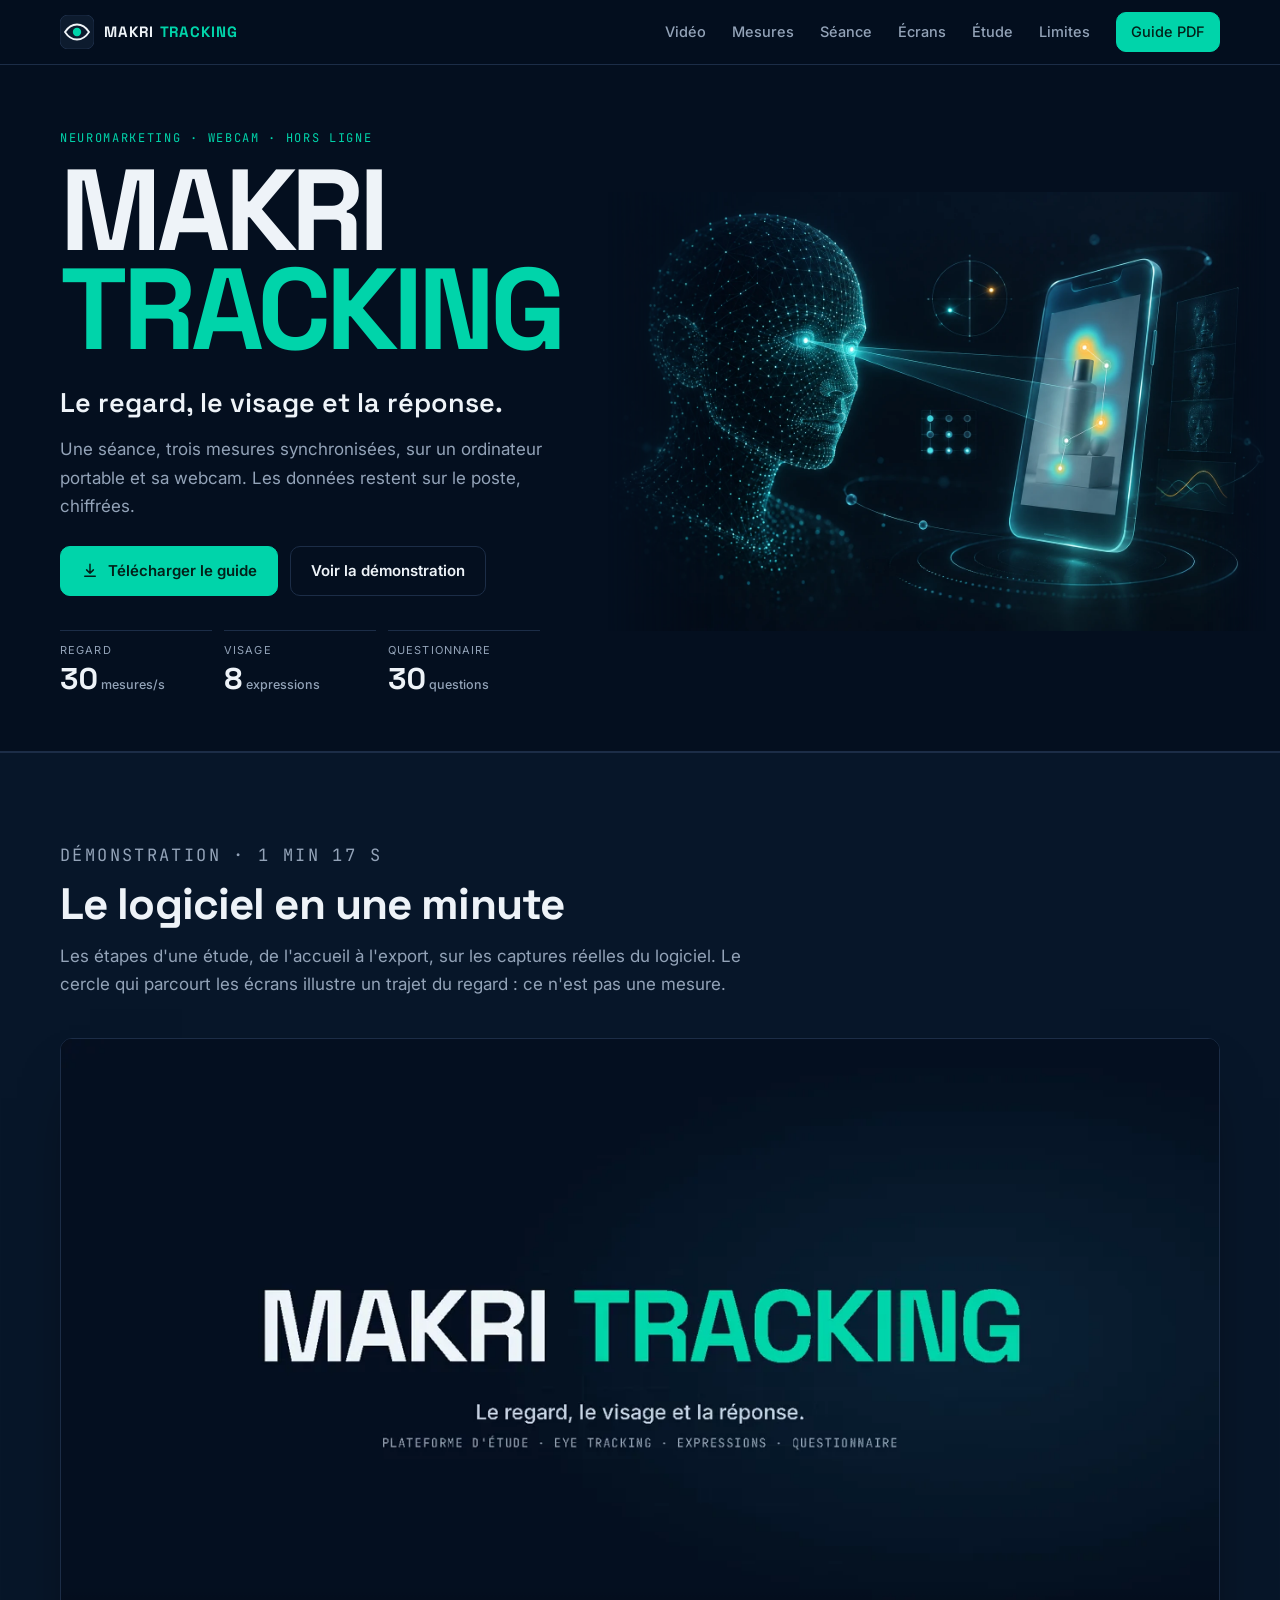
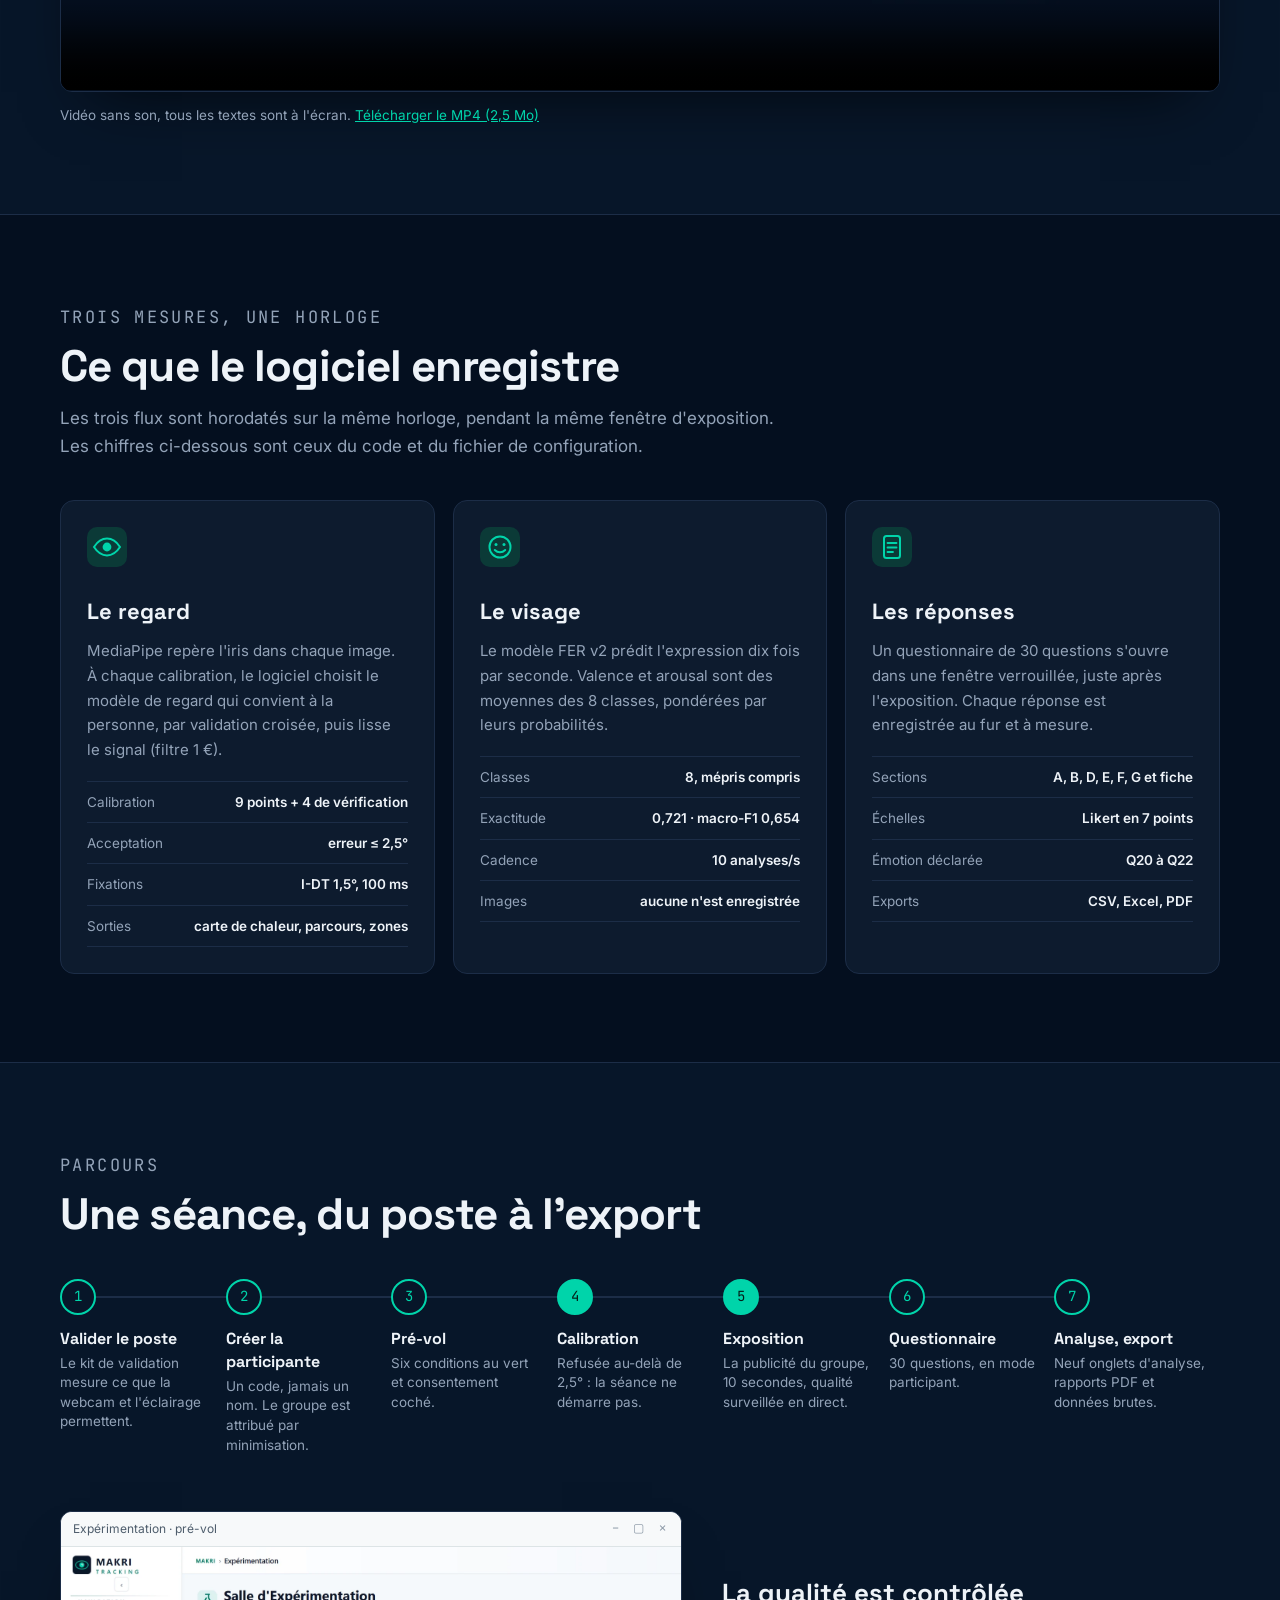
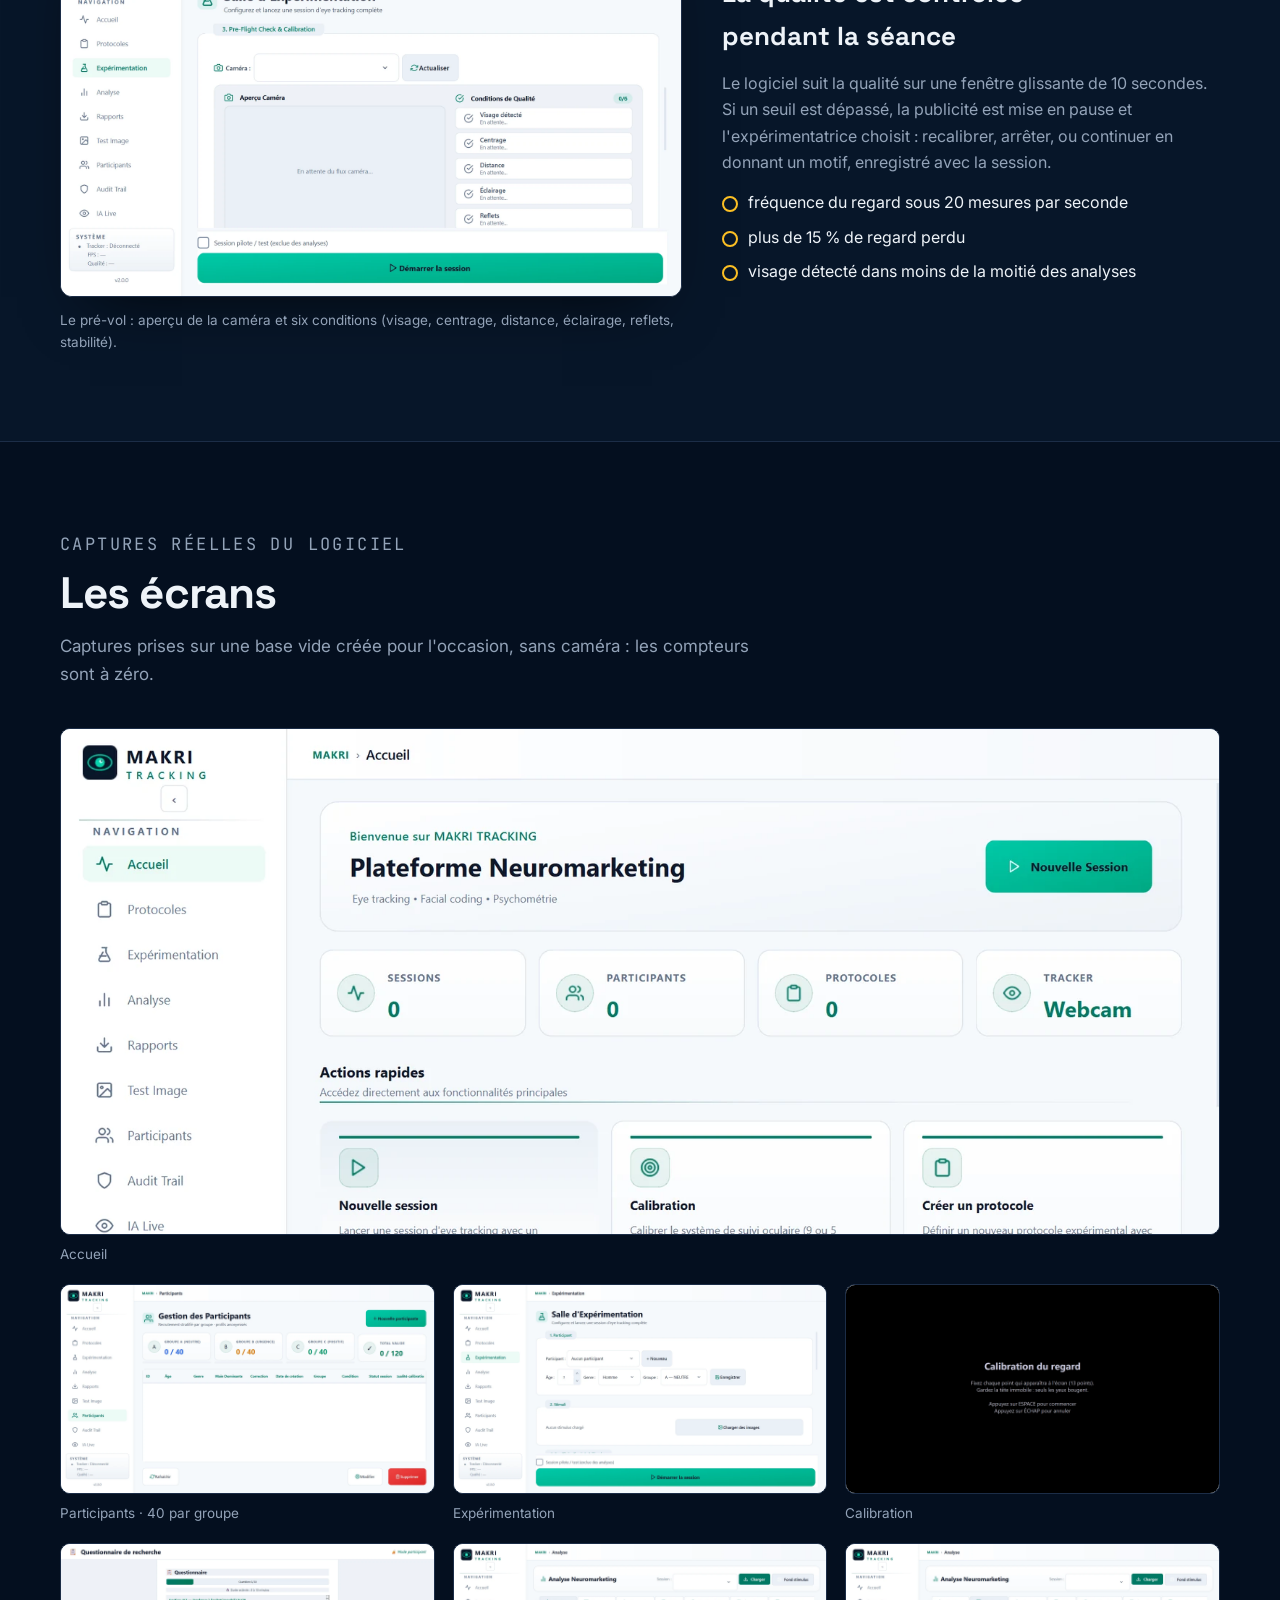
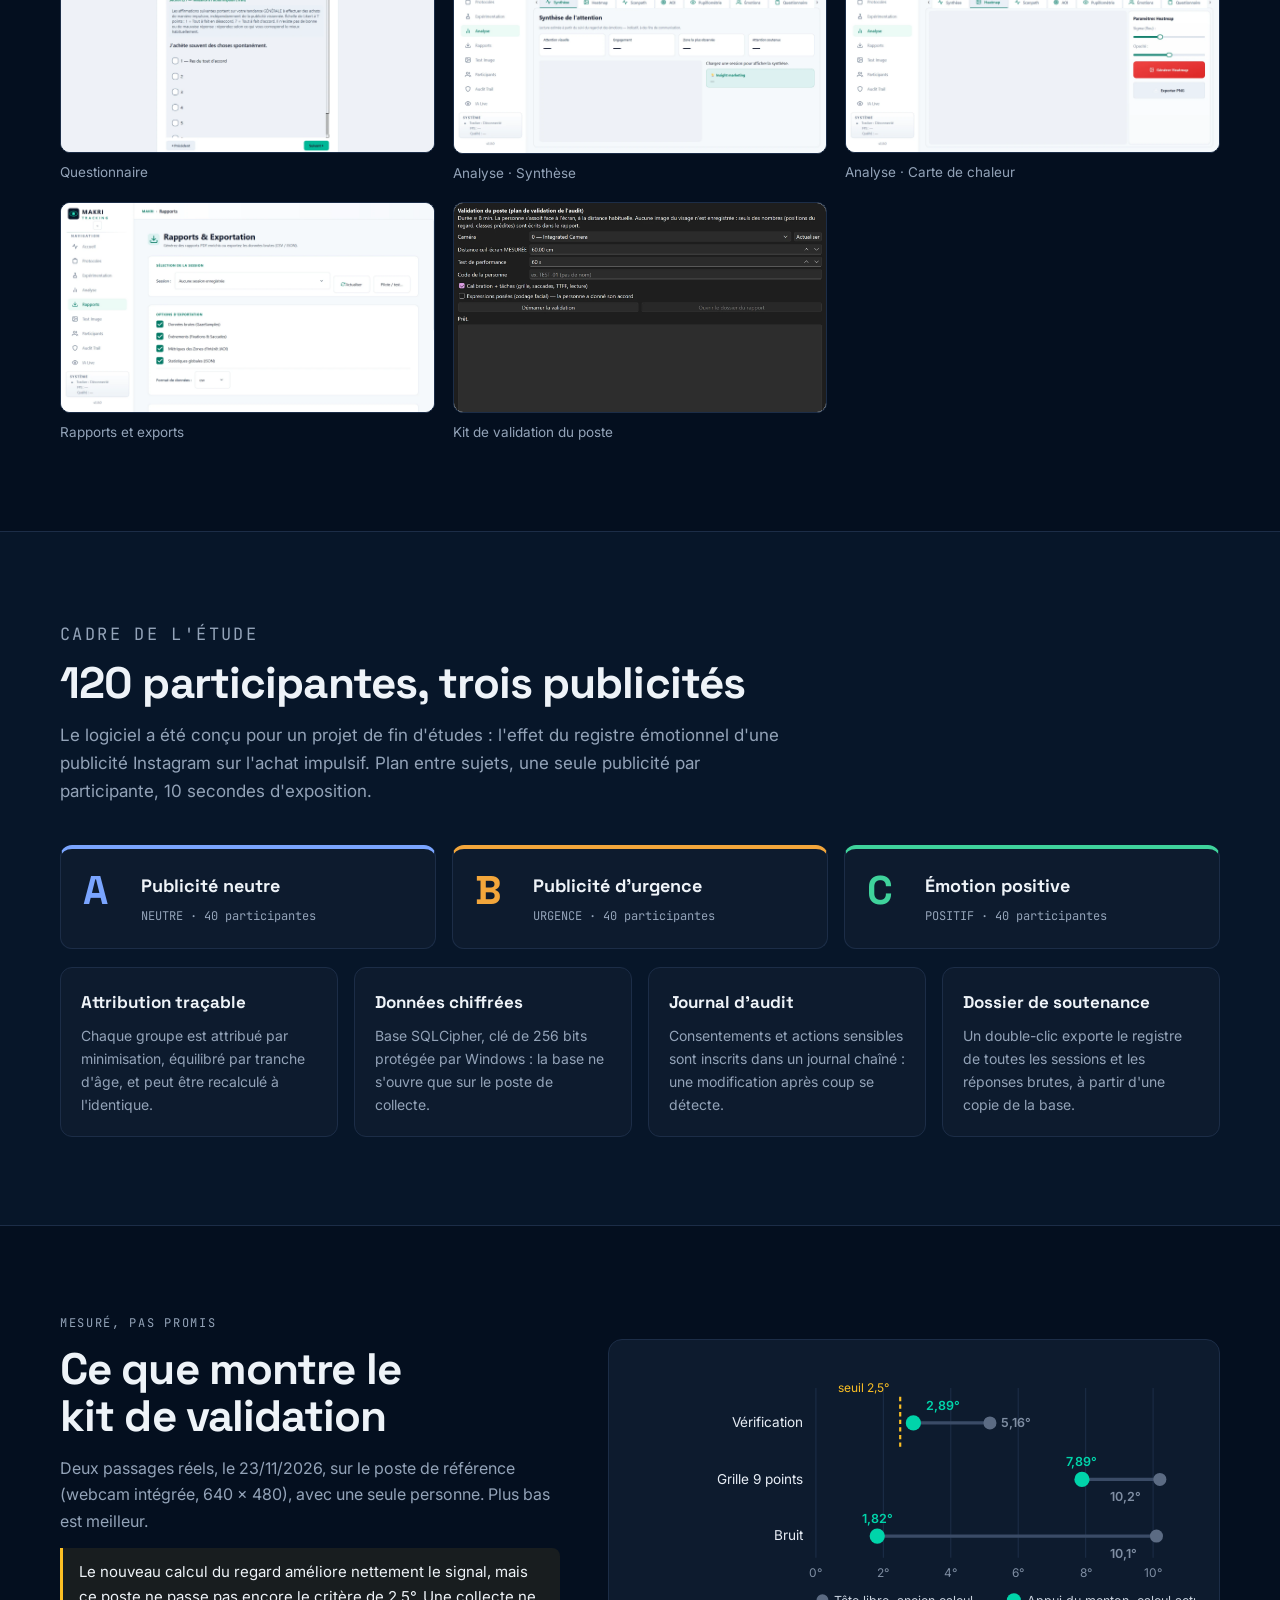
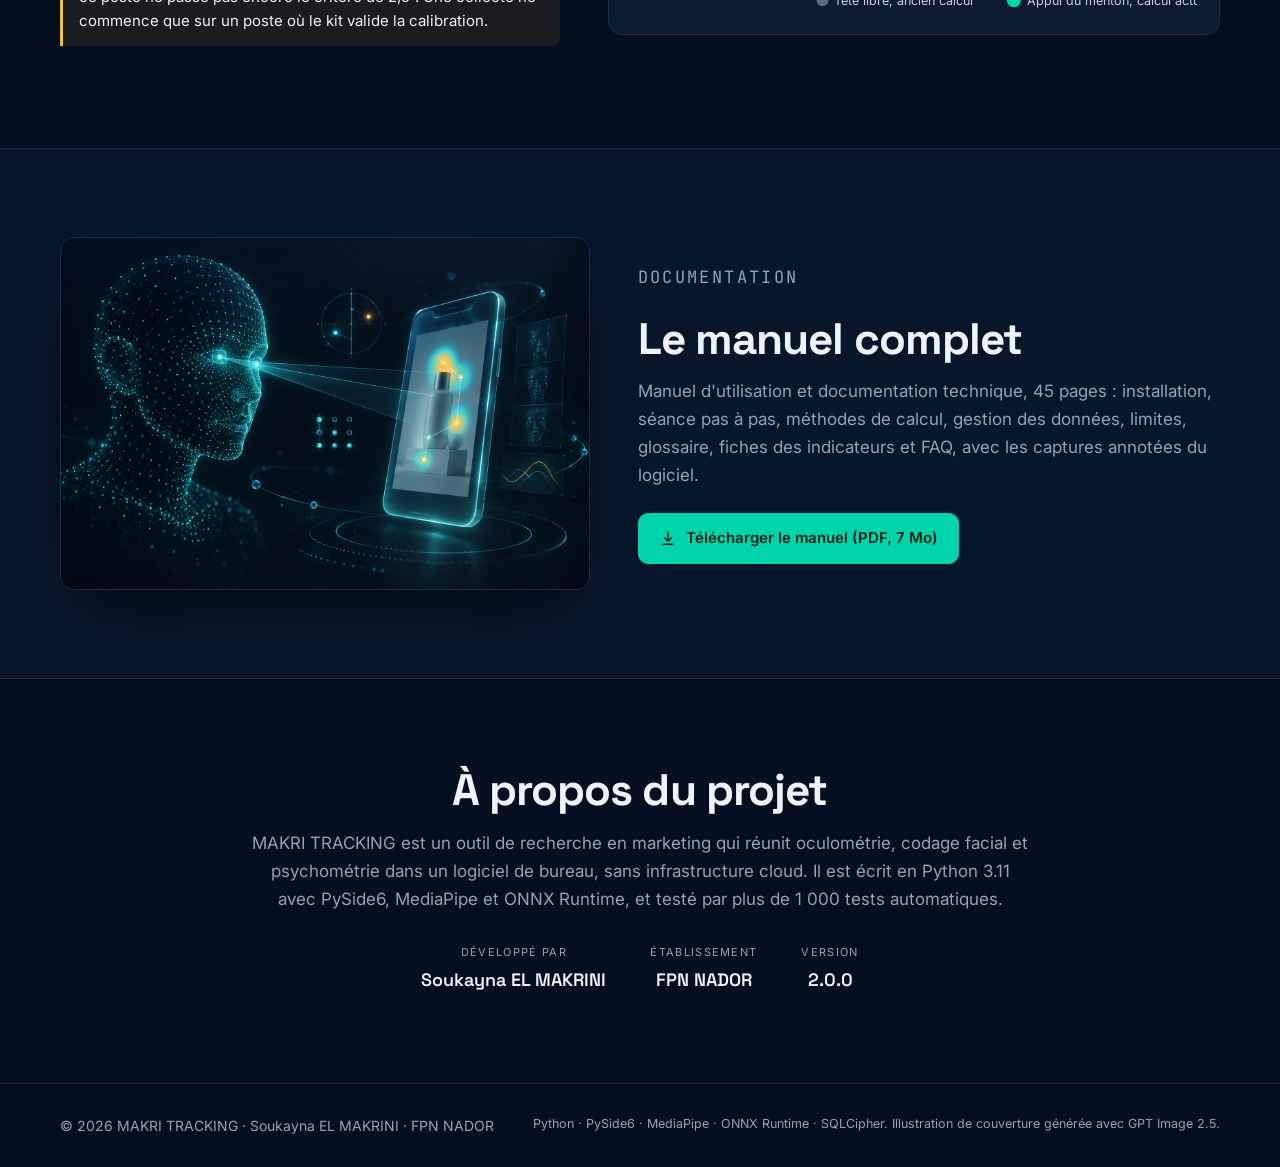
==== commit bbb6956b: "Vidéo de démonstration sur la landing page Section « Vidéo » après l'en-tête : démonstration de 77 s" ====
--- a/index.html
+++ b/index.html
@@ -27,7 +27,8 @@
       <span></span><span></span><span></span>
     </button>
     <nav id="nav" class="nav" aria-label="Navigation principale">
-      <a href="#mesures">Mesures</a>
+      <a href="#video">Vidéo</a>
+<a href="#mesures">Mesures</a>
       <a href="#seance">Séance</a>
       <a href="#ecrans">Écrans</a>
       <a href="#etude">Étude</a>
@@ -51,7 +52,7 @@
           <svg viewBox="0 0 24 24" width="18" height="18" aria-hidden="true"><path d="M12 3v12m0 0-4.5-4.5M12 15l4.5-4.5M5 19h14" fill="none" stroke="currentColor" stroke-width="2" stroke-linecap="round" stroke-linejoin="round"/></svg>
           Télécharger le guide
         </a>
-        <a class="btn btn-ghost" href="#seance">Voir une séance</a>
+        <a class="btn btn-ghost" href="#video">Voir la démonstration</a>
       </div>
       <dl class="facts">
         <div><dt>Regard</dt><dd>30<small> mesures/s</small></dd></div>
@@ -61,6 +62,28 @@
     </div>
     <figure class="hero-art">
       <img src="static/img/cover.webp" width="1536" height="1024" alt="Un visage en nuage de points lumineux pose son regard sur une publicité affichée sur un téléphone, avec carte de chaleur et parcours du regard" fetchpriority="high">
+    </figure>
+  </div>
+</section>
+
+<!-- ═══════════ VIDÉO ═══════════ -->
+<section class="section alt" id="video">
+  <div class="wrap">
+    <header class="sec-head">
+      <p class="kicker">Démonstration · 1&nbsp;min&nbsp;17&nbsp;s</p>
+      <h2>Le logiciel en une minute</h2>
+      <p>Les étapes d'une étude, de l'accueil à l'export, sur les captures réelles du logiciel. Le cercle qui parcourt les écrans illustre un trajet du regard : ce n'est pas une mesure.</p>
+    </header>
+    <figure class="shot demo">
+      <div class="frame">
+        <video controls playsinline preload="none" width="1920" height="1080"
+               poster="static/video/demo_poster.webp"
+               aria-label="Vidéo de démonstration de MAKRI TRACKING, sans son, textes à l'écran">
+          <source src="static/video/MAKRI_TRACKING_demo.mp4" type="video/mp4">
+          <a href="static/video/MAKRI_TRACKING_demo.mp4">Télécharger la vidéo (MP4)</a>
+        </video>
+      </div>
+      <figcaption>Vidéo sans son, tous les textes sont à l'écran. <a href="static/video/MAKRI_TRACKING_demo.mp4" download>Télécharger le MP4 (2,5 Mo)</a></figcaption>
     </figure>
   </div>
 </section>
--- a/static/style.css
+++ b/static/style.css
@@ -107,6 +107,9 @@
 .fbar { display: flex; justify-content: space-between; padding: 7px 12px; font-size: 12px; color: #4E5D6C; background: #F7F9FA; border-bottom: 1px solid #DDE4E6; }
 .fbar span:last-child { letter-spacing: .3em; color: #8A97A5; font-family: var(--font-mono); }
 .shot figcaption { color: var(--muted); font-size: 13.5px; margin-top: 12px; }
+.demo .frame { background: var(--bg); }
+.demo video { display: block; width: 100%; height: auto; aspect-ratio: 16 / 9; background: var(--bg); }
+.demo figcaption a { color: var(--accent); }
 .gallery { display: grid; grid-template-columns: repeat(3, minmax(0, 1fr)); gap: 18px; }
 .gallery figure { margin: 0; min-width: 0; }
 .gallery img { width: 100%; aspect-ratio: 16 / 9; object-fit: cover; object-position: top left; border-radius: 10px; border: 1px solid var(--line); background: #E6ECEF; transition: transform .2s; }
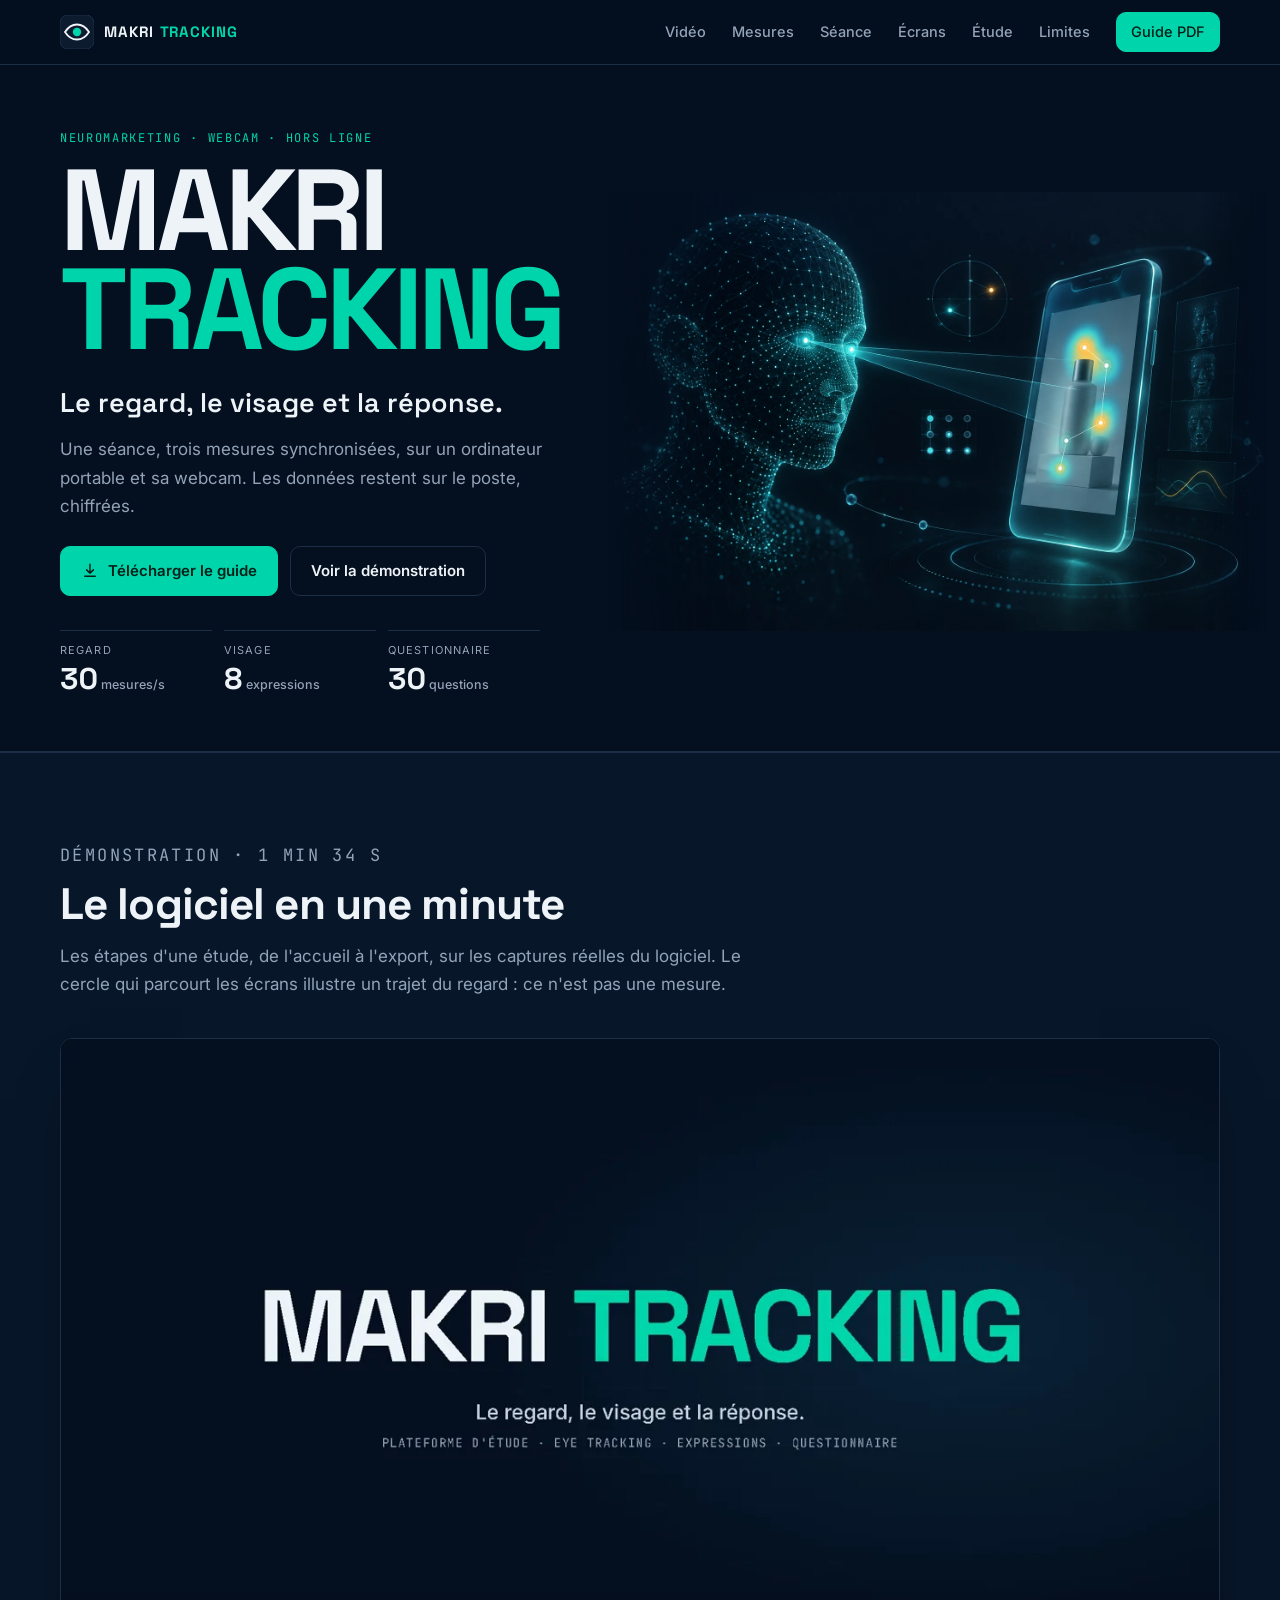
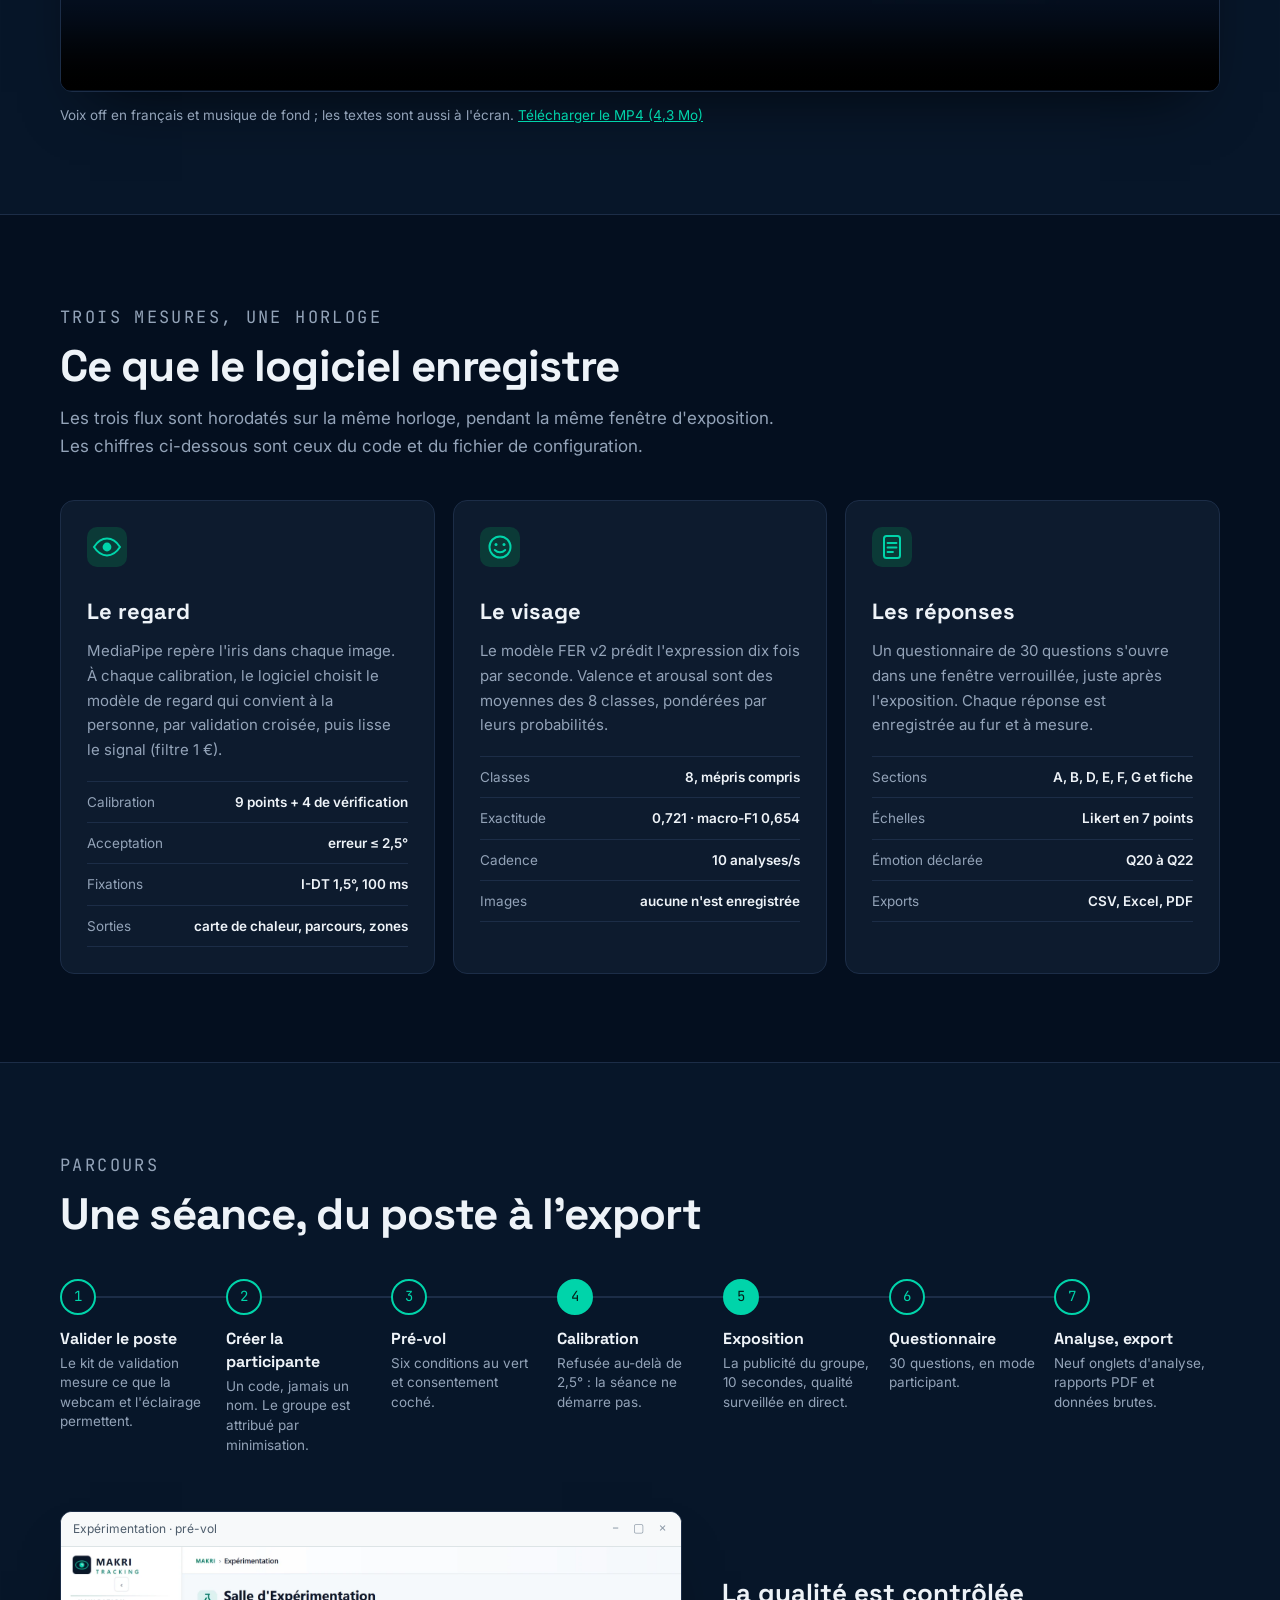
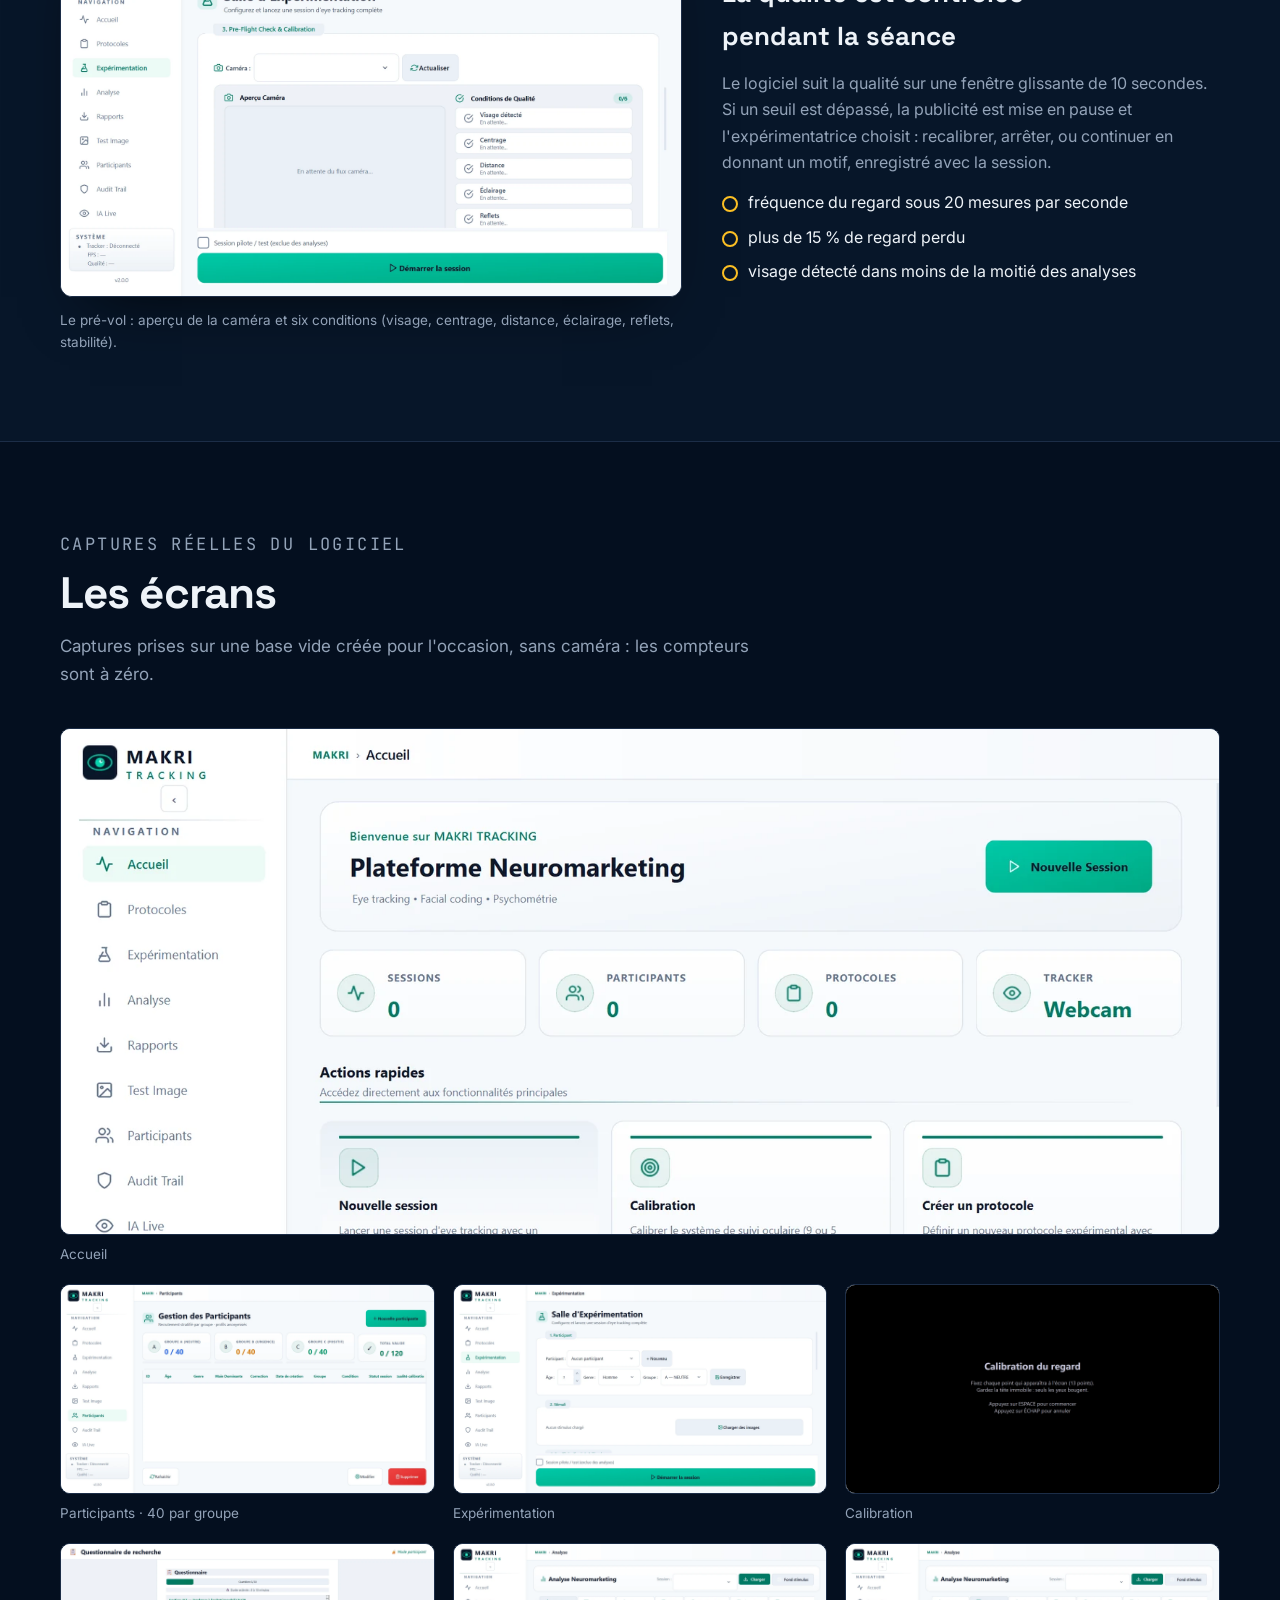
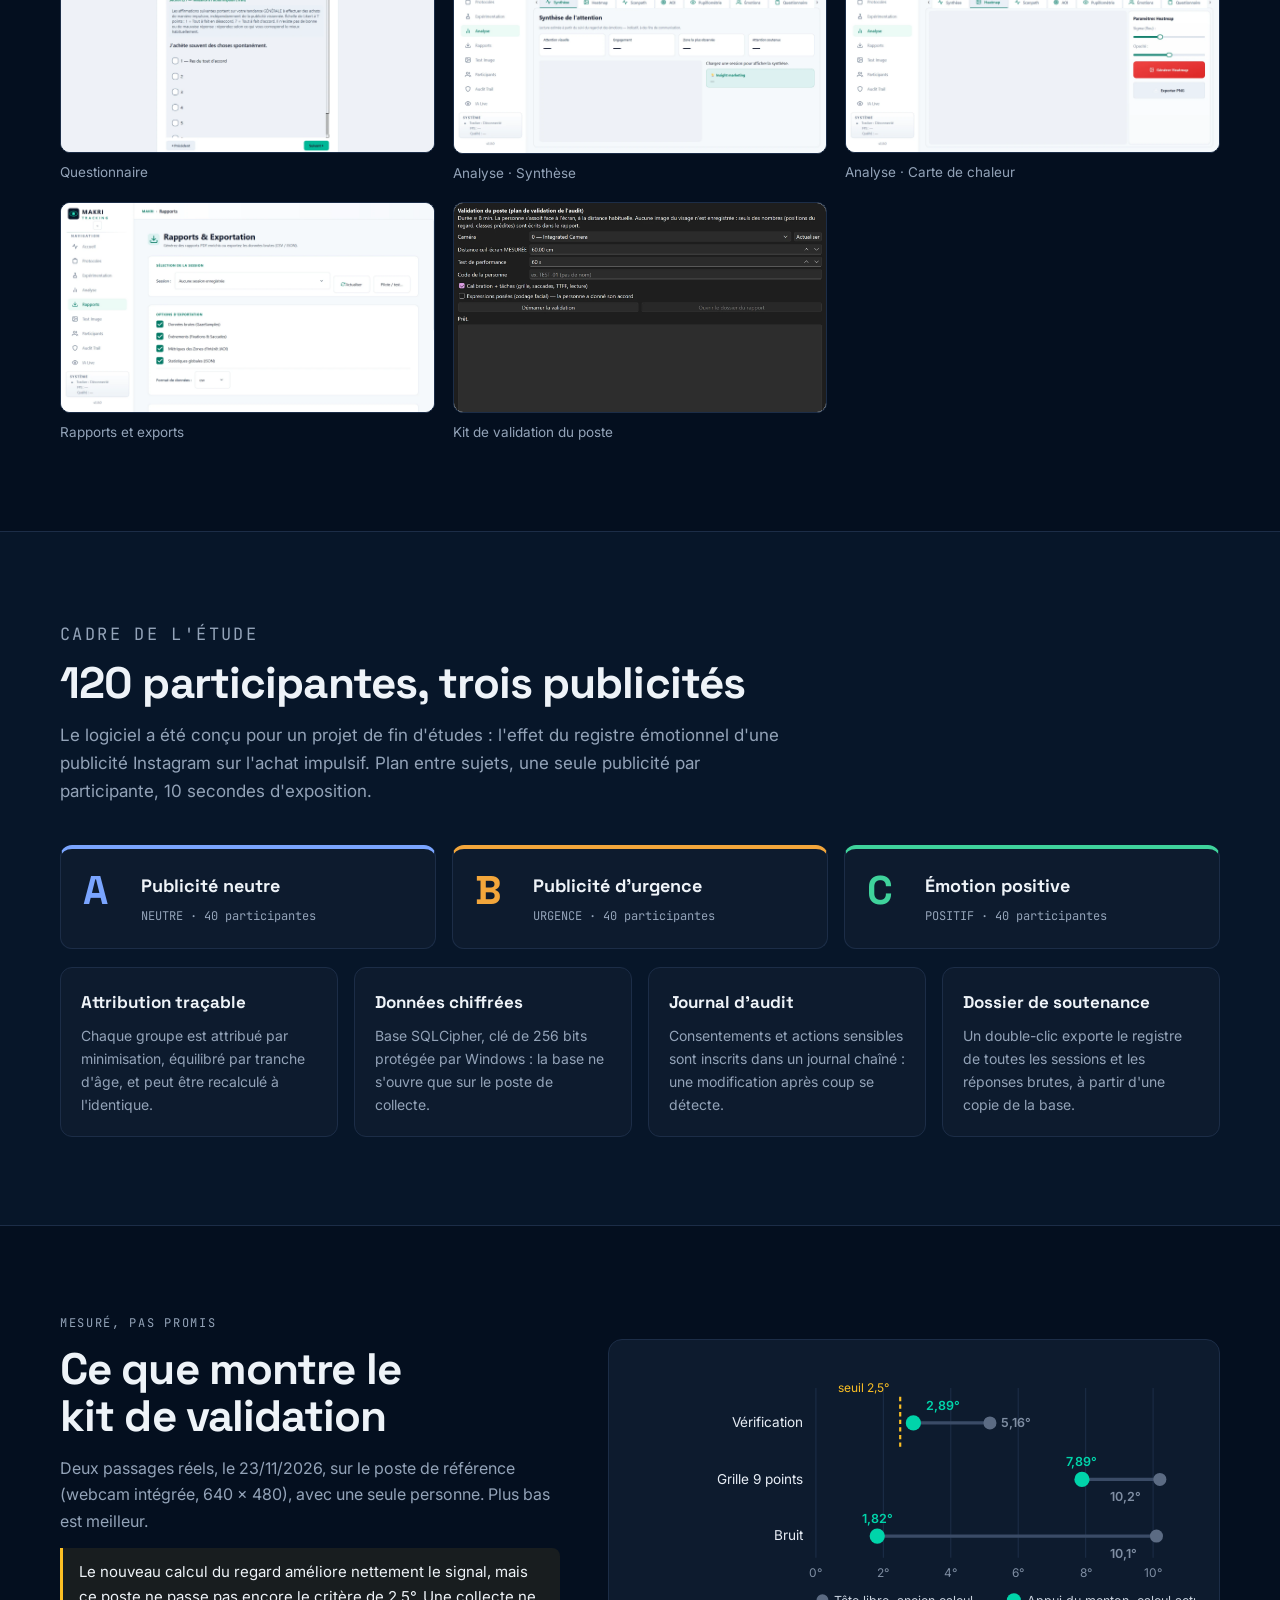
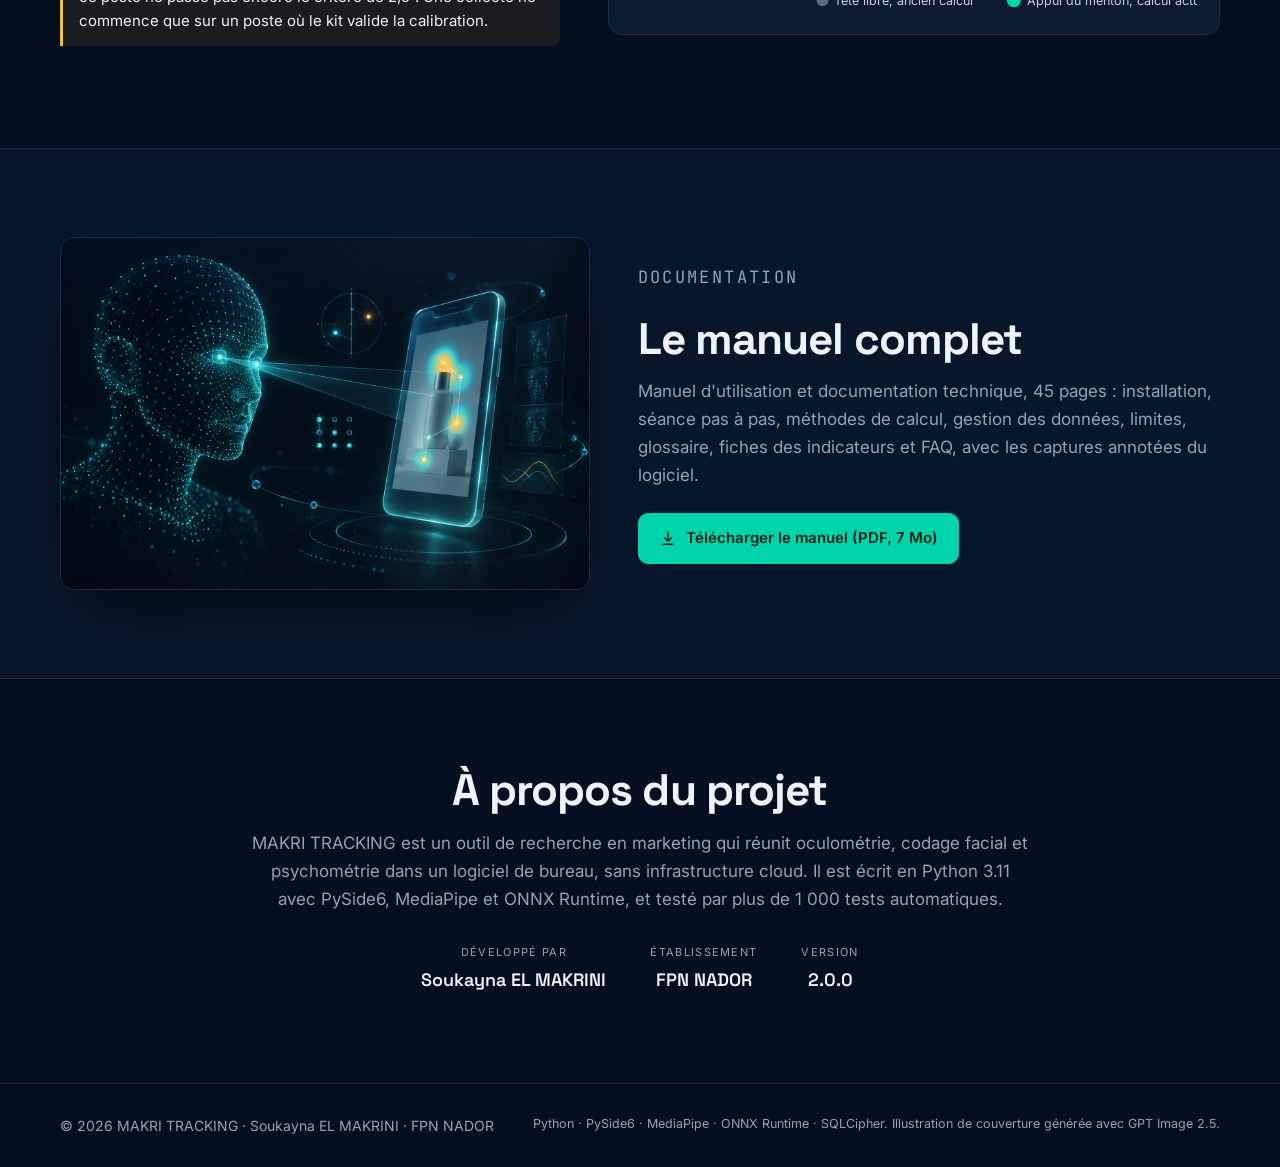
==== commit 22945bde: "Vidéo de démonstration : voix off française et musique de fond La démonstration passe à 1 min 34 s :" ====
--- a/index.html
+++ b/index.html
@@ -70,7 +70,7 @@
 <section class="section alt" id="video">
   <div class="wrap">
     <header class="sec-head">
-      <p class="kicker">Démonstration · 1&nbsp;min&nbsp;17&nbsp;s</p>
+      <p class="kicker">Démonstration · 1&nbsp;min&nbsp;34&nbsp;s</p>
       <h2>Le logiciel en une minute</h2>
       <p>Les étapes d'une étude, de l'accueil à l'export, sur les captures réelles du logiciel. Le cercle qui parcourt les écrans illustre un trajet du regard : ce n'est pas une mesure.</p>
     </header>
@@ -78,12 +78,12 @@
       <div class="frame">
         <video controls playsinline preload="none" width="1920" height="1080"
                poster="static/video/demo_poster.webp"
-               aria-label="Vidéo de démonstration de MAKRI TRACKING, sans son, textes à l'écran">
+               aria-label="Vidéo de démonstration de MAKRI TRACKING, avec voix off en français et musique de fond">
           <source src="static/video/MAKRI_TRACKING_demo.mp4" type="video/mp4">
           <a href="static/video/MAKRI_TRACKING_demo.mp4">Télécharger la vidéo (MP4)</a>
         </video>
       </div>
-      <figcaption>Vidéo sans son, tous les textes sont à l'écran. <a href="static/video/MAKRI_TRACKING_demo.mp4" download>Télécharger le MP4 (2,5 Mo)</a></figcaption>
+      <figcaption>Voix off en français et musique de fond ; les textes sont aussi à l'écran. <a href="static/video/MAKRI_TRACKING_demo.mp4" download>Télécharger le MP4 (4,3 Mo)</a></figcaption>
     </figure>
   </div>
 </section>
